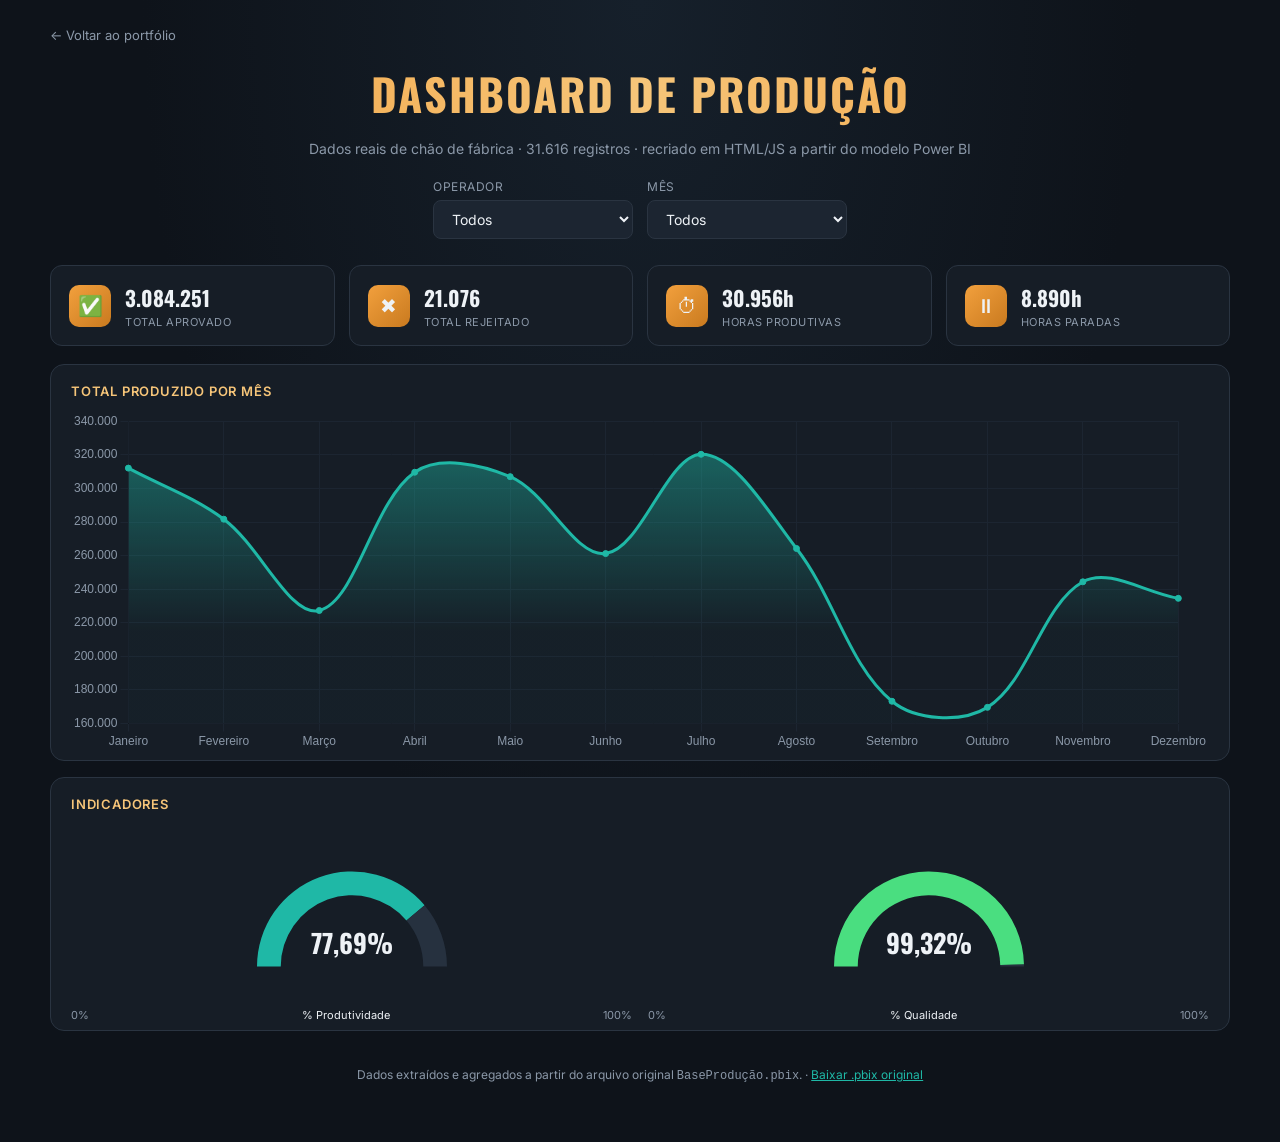
==== dashboard-producao.html @ e7f694f0 "Adiciona dashboards de Producao e Vendas interativos (Power BI para Web)" ====
<!DOCTYPE html>
<html lang="pt-br">
<head>
<meta charset="UTF-8">
<meta name="viewport" content="width=device-width, initial-scale=1.0">
<title>Dashboard de Produção — Edilson</title>
<link rel="preconnect" href="https://fonts.googleapis.com">
<link href="https://fonts.googleapis.com/css2?family=Oswald:wght@500;600;700&family=Inter:wght@400;500;600;700&display=swap" rel="stylesheet">
<script src="./assets/chart.umd.min.js"></script>
<style>
  :root{
    --bg:#0e131a;
    --panel:#161d26;
    --panel-2:#1c2531;
    --border:#2a3441;
    --orange:#f2a03d;
    --orange-2:#f6c579;
    --teal:#1fb8a6;
    --teal-dark:#0d5f57;
    --green:#4ade80;
    --text:#eef2f6;
    --text-dim:#8b98a8;
  }
  *{box-sizing:border-box;}
  body{
    margin:0;
    background:radial-gradient(ellipse at top, #16202b 0%, var(--bg) 55%);
    color:var(--text);
    font-family:'Inter',sans-serif;
    min-height:100vh;
    padding:24px 16px 60px;
  }
  a.back{
    display:inline-flex;align-items:center;gap:6px;
    color:var(--text-dim);text-decoration:none;font-size:13px;
    margin-bottom:18px;
  }
  a.back:hover{color:var(--orange-2);}
  .wrap{max-width:1180px;margin:0 auto;}
  header.hero{text-align:center;margin-bottom:22px;}
  h1{
    font-family:'Oswald',sans-serif;
    font-weight:700;
    font-size:clamp(28px,5vw,44px);
    letter-spacing:2px;
    background:linear-gradient(90deg,var(--orange) 0%,var(--orange-2) 50%,var(--orange) 100%);
    -webkit-background-clip:text;background-clip:text;color:transparent;
    margin:0 0 6px;
  }
  .subtitle{color:var(--text-dim);font-size:14px;}

  .filters{
    display:flex;gap:14px;justify-content:center;flex-wrap:wrap;
    margin:22px 0 26px;
  }
  .filters label{
    display:flex;flex-direction:column;gap:6px;
    font-size:12px;color:var(--text-dim);text-transform:uppercase;letter-spacing:.5px;
  }
  select{
    background:var(--panel-2);
    color:var(--text);
    border:1px solid var(--border);
    border-radius:8px;
    padding:9px 14px;
    font-family:'Inter',sans-serif;
    font-size:14px;
    min-width:200px;
    cursor:pointer;
  }
  select:focus{outline:2px solid var(--teal);}

  .kpis{
    display:grid;
    grid-template-columns:repeat(4,1fr);
    gap:14px;
    margin-bottom:18px;
  }
  .kpi{
    background:var(--panel);
    border:1px solid var(--border);
    border-radius:12px;
    padding:16px 18px;
    display:flex;align-items:center;gap:14px;
  }
  .kpi .icon{
    width:42px;height:42px;border-radius:10px;
    background:linear-gradient(135deg,var(--orange),#c97a1f);
    display:flex;align-items:center;justify-content:center;
    font-size:20px;flex-shrink:0;
  }
  .kpi .val{font-size:21px;font-weight:700;font-family:'Oswald',sans-serif;}
  .kpi .lab{font-size:11px;color:var(--text-dim);text-transform:uppercase;letter-spacing:.5px;margin-top:2px;}

  .grid{
    display:grid;
    grid-template-columns:1fr;
    gap:16px;
  }
  .panel{
    background:var(--panel);
    border:1px solid var(--border);
    border-radius:14px;
    padding:18px 20px 8px;
  }
  .panel h3{
    margin:0 0 12px;
    font-size:13px;
    text-transform:uppercase;
    letter-spacing:.8px;
    color:var(--orange-2);
    font-weight:600;
  }
  .gauges{display:grid;grid-template-columns:1fr 1fr;gap:16px;}
  .gauge-wrap{position:relative;height:190px;display:flex;flex-direction:column;align-items:center;justify-content:flex-end;}
  .gauge-val{position:absolute;top:52%;font-size:26px;font-weight:700;font-family:'Oswald',sans-serif;}
  .gauge-scale{display:flex;justify-content:space-between;width:100%;font-size:11px;color:var(--text-dim);margin-top:-6px;}

  footer{text-align:center;color:var(--text-dim);font-size:12px;margin-top:36px;}
  footer a{color:var(--teal);}

  @media(max-width:760px){
    .kpis{grid-template-columns:1fr 1fr;}
    .gauges{grid-template-columns:1fr;}
  }
</style>
</head>
<body>
<div class="wrap">
  <a class="back" href="./index.html">&larr; Voltar ao portfólio</a>
  <header class="hero">
    <h1>DASHBOARD DE PRODUÇÃO</h1>
    <p class="subtitle">Dados reais de chão de fábrica &middot; 31.616 registros &middot; recriado em HTML/JS a partir do modelo Power BI</p>
  </header>

  <div class="filters">
    <label>Operador
      <select id="fOperador"><option value="Todos">Todos</option></select>
    </label>
    <label>Mês
      <select id="fMes"><option value="Todos">Todos</option></select>
    </label>
  </div>

  <div class="kpis">
    <div class="kpi"><div class="icon">✅</div><div><div class="val" id="kAprovado">-</div><div class="lab">Total Aprovado</div></div></div>
    <div class="kpi"><div class="icon">✖</div><div><div class="val" id="kRejeitado">-</div><div class="lab">Total Rejeitado</div></div></div>
    <div class="kpi"><div class="icon">⏱</div><div><div class="val" id="kProdutivas">-</div><div class="lab">Horas Produtivas</div></div></div>
    <div class="kpi"><div class="icon">⏸</div><div><div class="val" id="kParadas">-</div><div class="lab">Horas Paradas</div></div></div>
  </div>

  <div class="grid">
    <div class="panel">
      <h3>Total Produzido por Mês</h3>
      <canvas id="areaChart" height="90"></canvas>
    </div>
    <div class="panel">
      <h3>Indicadores</h3>
      <div class="gauges">
        <div>
          <div class="gauge-wrap">
            <canvas id="gaugeProd"></canvas>
            <div class="gauge-val" id="gaugeProdVal">-</div>
          </div>
          <div class="gauge-scale"><span>0%</span><span style="color:var(--text)">% Produtividade</span><span>100%</span></div>
        </div>
        <div>
          <div class="gauge-wrap">
            <canvas id="gaugeQual"></canvas>
            <div class="gauge-val" id="gaugeQualVal">-</div>
          </div>
          <div class="gauge-scale"><span>0%</span><span style="color:var(--text)">% Qualidade</span><span>100%</span></div>
        </div>
      </div>
    </div>
  </div>

  <footer>Dados extraídos e agregados a partir do arquivo original <code>BaseProdução.pbix</code>. &middot; <a href="./projetos/BaseProducao.pbix" download>Baixar .pbix original</a></footer>
</div>

<script src="./assets/producao-data.js"></script>
<script>
const MESES = ['','Janeiro','Fevereiro','Março','Abril','Maio','Junho','Julho','Agosto','Setembro','Outubro','Novembro','Dezembro'];
const operadores = [...new Set(RAW.map(r=>r.op))].sort();
const fOperador = document.getElementById('fOperador');
const fMes = document.getElementById('fMes');
operadores.forEach(o=>{
  const opt = document.createElement('option'); opt.value=o; opt.textContent=o;
  fOperador.appendChild(opt);
});
for(let m=1;m<=12;m++){
  const opt = document.createElement('option'); opt.value=m; opt.textContent=MESES[m];
  fMes.appendChild(opt);
}

function fmtNum(n){ return new Intl.NumberFormat('pt-BR',{maximumFractionDigits:0}).format(n); }
function fmtHoras(n){ return fmtNum(n) + 'h'; }
function fmtPct(n){ return (n*100).toFixed(2).replace('.',',') + '%'; }

let areaChart, gaugeProd, gaugeQual;

function makeGauge(ctx, color){
  return new Chart(ctx, {
    type:'doughnut',
    data:{ datasets:[{ data:[0,100], backgroundColor:[color,'#26313f'], borderWidth:0 }] },
    options:{
      circumference:180, rotation:-90, cutout:'75%',
      plugins:{ tooltip:{enabled:false}, legend:{display:false} },
      animation:{ duration:500 }
    }
  });
}

function render(){
  const op = fOperador.value;
  const mes = fMes.value;
  const filtered = RAW.filter(r => (op==='Todos'||r.op===op) && (mes==='Todos'||String(r.mes)===mes) );

  const aprovado = filtered.reduce((s,r)=>s+r.aprov,0);
  const rejeitado = filtered.reduce((s,r)=>s+r.rejei,0);
  const horasTrab = filtered.reduce((s,r)=>s+r.h_trab,0);
  const horasProd = filtered.reduce((s,r)=>s+r.h_prod,0);
  const horasParadas = horasTrab - horasProd;
  const produzido = aprovado + rejeitado;
  const pctProd = horasTrab>0 ? horasProd/horasTrab : 0;
  const pctQual = produzido>0 ? aprovado/produzido : 0;

  document.getElementById('kAprovado').textContent = fmtNum(aprovado);
  document.getElementById('kRejeitado').textContent = fmtNum(rejeitado);
  document.getElementById('kProdutivas').textContent = fmtHoras(horasProd);
  document.getElementById('kParadas').textContent = fmtHoras(horasParadas);
  document.getElementById('gaugeProdVal').textContent = fmtPct(pctProd);
  document.getElementById('gaugeQualVal').textContent = fmtPct(pctQual);

  gaugeProd.data.datasets[0].data = [pctProd*100, 100-pctProd*100];
  gaugeProd.update();
  gaugeQual.data.datasets[0].data = [pctQual*100, 100-pctQual*100];
  gaugeQual.update();

  // monthly totals for area chart (always all 12 months, respecting operator filter but not month filter)
  const byMonth = Array(13).fill(0);
  RAW.filter(r => (op==='Todos'||r.op===op)).forEach(r=>{ byMonth[r.mes] += (r.aprov+r.rejei); });
  areaChart.data.labels = MESES.slice(1);
  areaChart.data.datasets[0].data = byMonth.slice(1);
  areaChart.update();
}

window.addEventListener('DOMContentLoaded', ()=>{
  const areaCtx = document.getElementById('areaChart');
  const gradient = areaCtx.getContext('2d').createLinearGradient(0,0,0,220);
  gradient.addColorStop(0,'rgba(31,184,166,0.55)');
  gradient.addColorStop(1,'rgba(31,184,166,0.02)');

  areaChart = new Chart(areaCtx, {
    type:'line',
    data:{ labels:[], datasets:[{ data:[], borderColor:'#1fb8a6', backgroundColor:gradient, fill:true, tension:.35, pointRadius:3, pointBackgroundColor:'#1fb8a6' }]},
    options:{
      plugins:{legend:{display:false}, tooltip:{callbacks:{label:(c)=>fmtNum(c.parsed.y)+' unidades'}}},
      scales:{
        x:{ ticks:{color:'#8b98a8'}, grid:{color:'#1c2531'} },
        y:{ ticks:{color:'#8b98a8', callback:v=>fmtNum(v)}, grid:{color:'#1c2531'} }
      }
    }
  });

  gaugeProd = makeGauge(document.getElementById('gaugeProd'), '#1fb8a6');
  gaugeQual = makeGauge(document.getElementById('gaugeQual'), '#4ade80');

  fOperador.addEventListener('change', render);
  fMes.addEventListener('change', render);
  render();
});
</script>
</body>
</html>
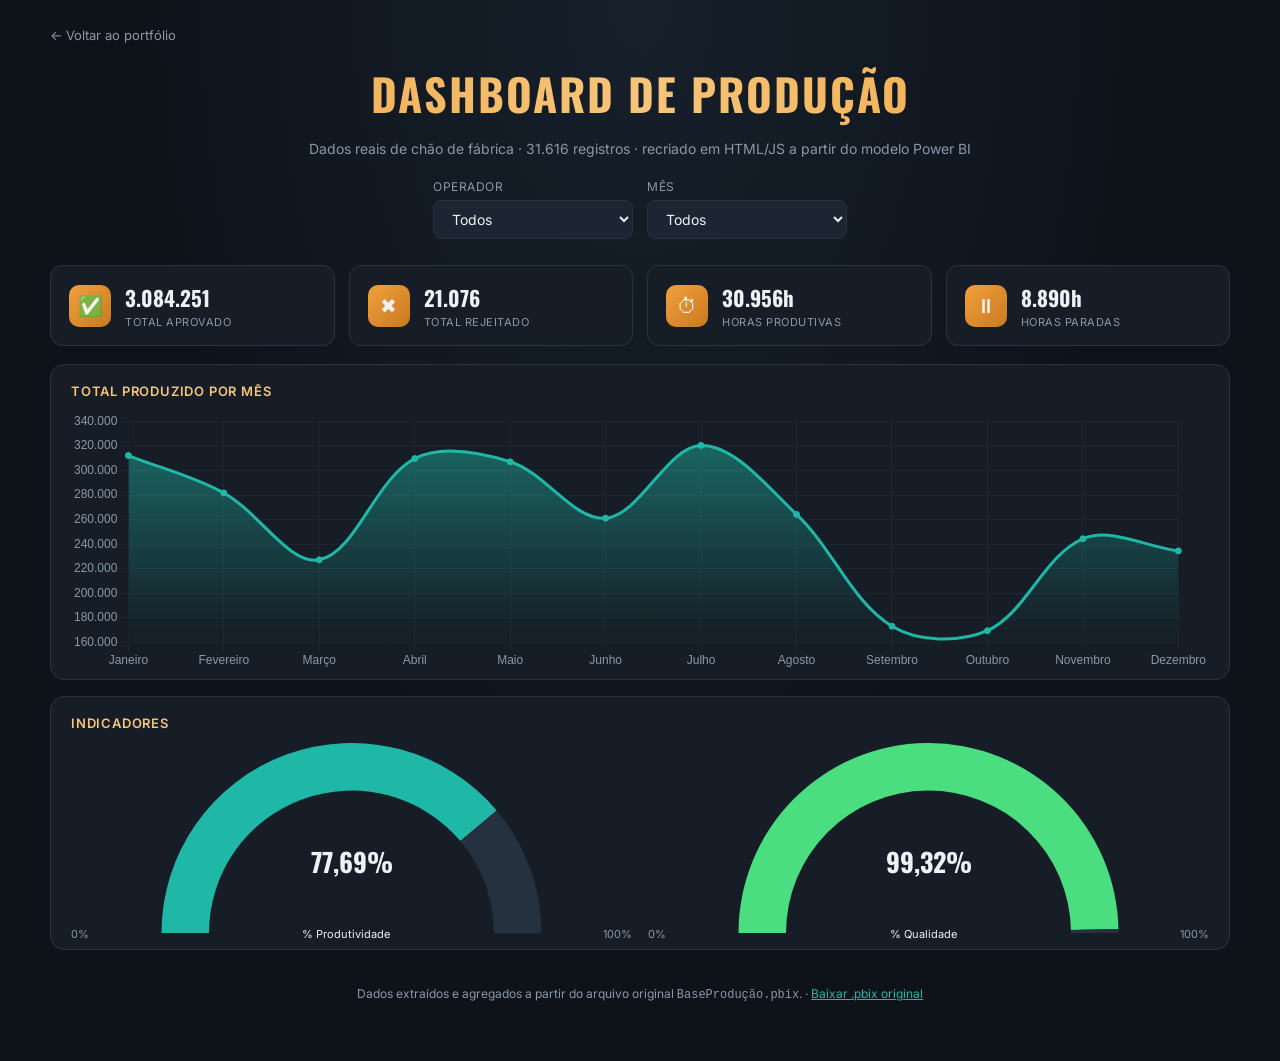
==== commit c056d646: "Corrige responsividade dos dashboards em telas pequenas" ====
--- a/dashboard-producao.html
+++ b/dashboard-producao.html
@@ -111,8 +111,12 @@
     color:var(--orange-2);
     font-weight:600;
   }
+  canvas{max-width:100%;}
+  .chart-box{position:relative;height:260px;}
+  .chart-box canvas{position:absolute;inset:0;width:100% !important;height:100% !important;}
   .gauges{display:grid;grid-template-columns:1fr 1fr;gap:16px;}
-  .gauge-wrap{position:relative;height:190px;display:flex;flex-direction:column;align-items:center;justify-content:flex-end;}
+  .gauge-wrap{position:relative;height:190px;display:flex;flex-direction:column;align-items:center;justify-content:flex-end;overflow:hidden;}
+  .gauge-wrap canvas{position:absolute;inset:0;width:100% !important;height:100% !important;}
   .gauge-val{position:absolute;top:52%;font-size:26px;font-weight:700;font-family:'Oswald',sans-serif;}
   .gauge-scale{display:flex;justify-content:space-between;width:100%;font-size:11px;color:var(--text-dim);margin-top:-6px;}
 
@@ -152,7 +156,7 @@
   <div class="grid">
     <div class="panel">
       <h3>Total Produzido por Mês</h3>
-      <canvas id="areaChart" height="90"></canvas>
+      <div class="chart-box"><canvas id="areaChart"></canvas></div>
     </div>
     <div class="panel">
       <h3>Indicadores</h3>
@@ -204,6 +208,8 @@
     type:'doughnut',
     data:{ datasets:[{ data:[0,100], backgroundColor:[color,'#26313f'], borderWidth:0 }] },
     options:{
+      responsive:true,
+      maintainAspectRatio:false,
       circumference:180, rotation:-90, cutout:'75%',
       plugins:{ tooltip:{enabled:false}, legend:{display:false} },
       animation:{ duration:500 }
@@ -255,6 +261,8 @@
     type:'line',
     data:{ labels:[], datasets:[{ data:[], borderColor:'#1fb8a6', backgroundColor:gradient, fill:true, tension:.35, pointRadius:3, pointBackgroundColor:'#1fb8a6' }]},
     options:{
+      responsive:true,
+      maintainAspectRatio:false,
       plugins:{legend:{display:false}, tooltip:{callbacks:{label:(c)=>fmtNum(c.parsed.y)+' unidades'}}},
       scales:{
         x:{ ticks:{color:'#8b98a8'}, grid:{color:'#1c2531'} },
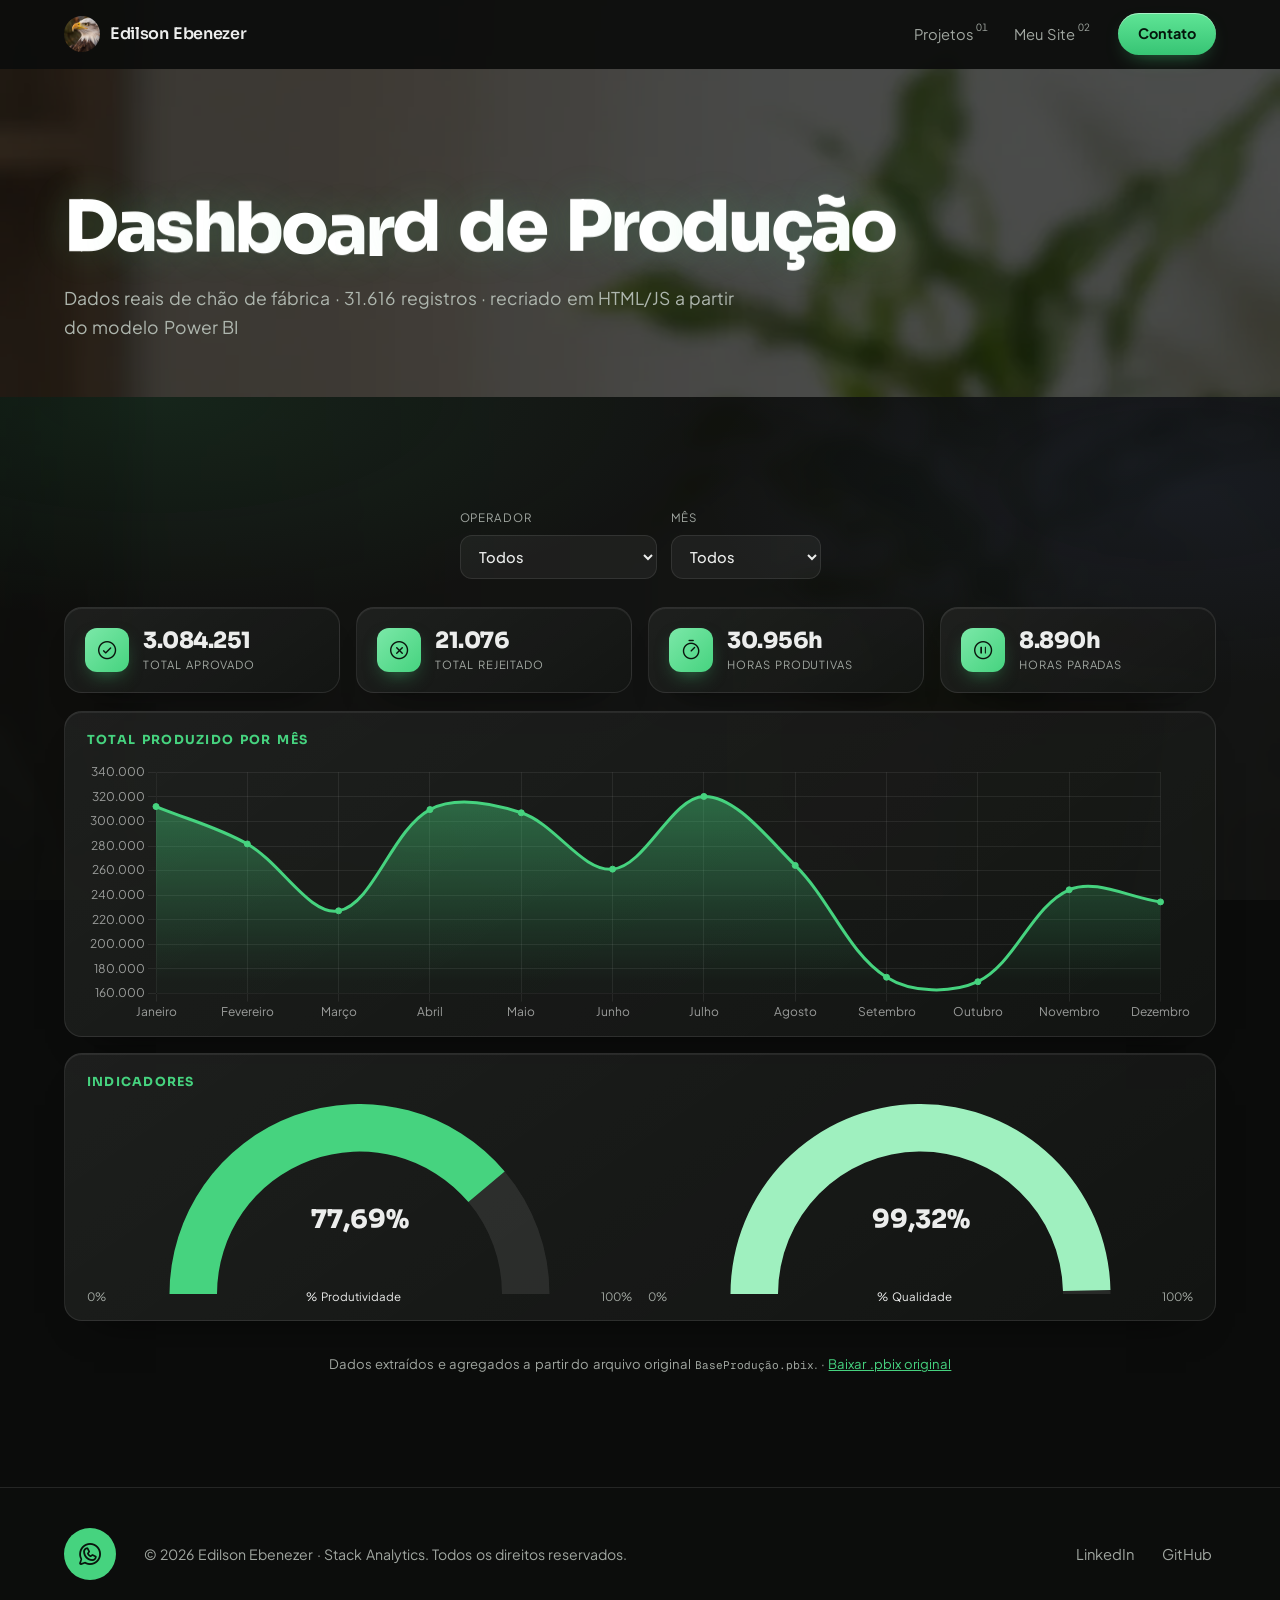
==== commit 830dc7a9: "feat: portfolio no novo visual (cartoes em vidro, efeitos de mouse e rolagem, dashboards) Index e da" ====
--- a/dashboard-producao.html
+++ b/dashboard-producao.html
@@ -1,189 +1,93 @@
 <!DOCTYPE html>
-<html lang="pt-br">
+<html lang="pt-BR">
+
 <head>
-<meta charset="UTF-8">
-<meta name="viewport" content="width=device-width, initial-scale=1.0">
-<title>Dashboard de Produção — Edilson</title>
-<link rel="preconnect" href="https://fonts.googleapis.com">
-<link href="https://fonts.googleapis.com/css2?family=Oswald:wght@500;600;700&family=Inter:wght@400;500;600;700&display=swap" rel="stylesheet">
-<script src="./assets/chart.umd.min.js"></script>
-<style>
-  :root{
-    --bg:#0e131a;
-    --panel:#161d26;
-    --panel-2:#1c2531;
-    --border:#2a3441;
-    --orange:#f2a03d;
-    --orange-2:#f6c579;
-    --teal:#1fb8a6;
-    --teal-dark:#0d5f57;
-    --green:#4ade80;
-    --text:#eef2f6;
-    --text-dim:#8b98a8;
-  }
-  *{box-sizing:border-box;}
-  body{
-    margin:0;
-    background:radial-gradient(ellipse at top, #16202b 0%, var(--bg) 55%);
-    color:var(--text);
-    font-family:'Inter',sans-serif;
-    min-height:100vh;
-    padding:24px 16px 60px;
-  }
-  a.back{
-    display:inline-flex;align-items:center;gap:6px;
-    color:var(--text-dim);text-decoration:none;font-size:13px;
-    margin-bottom:18px;
-  }
-  a.back:hover{color:var(--orange-2);}
-  .wrap{max-width:1180px;margin:0 auto;}
-  header.hero{text-align:center;margin-bottom:22px;}
-  h1{
-    font-family:'Oswald',sans-serif;
-    font-weight:700;
-    font-size:clamp(28px,5vw,44px);
-    letter-spacing:2px;
-    background:linear-gradient(90deg,var(--orange) 0%,var(--orange-2) 50%,var(--orange) 100%);
-    -webkit-background-clip:text;background-clip:text;color:transparent;
-    margin:0 0 6px;
-  }
-  .subtitle{color:var(--text-dim);font-size:14px;}
-
-  .filters{
-    display:flex;gap:14px;justify-content:center;flex-wrap:wrap;
-    margin:22px 0 26px;
-  }
-  .filters label{
-    display:flex;flex-direction:column;gap:6px;
-    font-size:12px;color:var(--text-dim);text-transform:uppercase;letter-spacing:.5px;
-  }
-  select{
-    background:var(--panel-2);
-    color:var(--text);
-    border:1px solid var(--border);
-    border-radius:8px;
-    padding:9px 14px;
-    font-family:'Inter',sans-serif;
-    font-size:14px;
-    min-width:200px;
-    cursor:pointer;
-  }
-  select:focus{outline:2px solid var(--teal);}
-
-  .kpis{
-    display:grid;
-    grid-template-columns:repeat(4,1fr);
-    gap:14px;
-    margin-bottom:18px;
-  }
-  .kpi{
-    background:var(--panel);
-    border:1px solid var(--border);
-    border-radius:12px;
-    padding:16px 18px;
-    display:flex;align-items:center;gap:14px;
-  }
-  .kpi .icon{
-    width:42px;height:42px;border-radius:10px;
-    background:linear-gradient(135deg,var(--orange),#c97a1f);
-    display:flex;align-items:center;justify-content:center;
-    font-size:20px;flex-shrink:0;
-  }
-  .kpi .val{font-size:21px;font-weight:700;font-family:'Oswald',sans-serif;}
-  .kpi .lab{font-size:11px;color:var(--text-dim);text-transform:uppercase;letter-spacing:.5px;margin-top:2px;}
-
-  .grid{
-    display:grid;
-    grid-template-columns:1fr;
-    gap:16px;
-  }
-  .panel{
-    background:var(--panel);
-    border:1px solid var(--border);
-    border-radius:14px;
-    padding:18px 20px 8px;
-  }
-  .panel h3{
-    margin:0 0 12px;
-    font-size:13px;
-    text-transform:uppercase;
-    letter-spacing:.8px;
-    color:var(--orange-2);
-    font-weight:600;
-  }
-  canvas{max-width:100%;}
-  .chart-box{position:relative;height:260px;}
-  .chart-box canvas{position:absolute;inset:0;width:100% !important;height:100% !important;}
-  .gauges{display:grid;grid-template-columns:1fr 1fr;gap:16px;}
-  .gauge-wrap{position:relative;height:190px;display:flex;flex-direction:column;align-items:center;justify-content:flex-end;overflow:hidden;}
-  .gauge-wrap canvas{position:absolute;inset:0;width:100% !important;height:100% !important;}
-  .gauge-val{position:absolute;top:52%;font-size:26px;font-weight:700;font-family:'Oswald',sans-serif;}
-  .gauge-scale{display:flex;justify-content:space-between;width:100%;font-size:11px;color:var(--text-dim);margin-top:-6px;}
-
-  footer{text-align:center;color:var(--text-dim);font-size:12px;margin-top:36px;}
-  footer a{color:var(--teal);}
-
-  @media(max-width:760px){
-    .kpis{grid-template-columns:1fr 1fr;}
-    .gauges{grid-template-columns:1fr;}
-  }
-</style>
+    <meta charset="UTF-8">
+    <meta name="viewport" content="width=device-width, initial-scale=1.0">
+    <title>Dashboard de Produção - Edilson Ebenezer</title>
+    <link rel="stylesheet" href="assets/fonts/phosphor/style.css">
+    <script>document.documentElement.classList.add('js', 'lines-pending');setTimeout(function () { document.documentElement.classList.remove('lines-pending'); }, 3000);</script>
+    <link rel="preload" href="assets/fonts/plus-jakarta-sans-400.woff2" as="font" type="font/woff2" crossorigin>
+    <link rel="preload" href="assets/fonts/plus-jakarta-sans-600.woff2" as="font" type="font/woff2" crossorigin>
+    <link rel="preload" href="assets/fonts/sora-700.woff2" as="font" type="font/woff2" crossorigin>
+    <link rel="preload" href="assets/fonts/sora-800.woff2" as="font" type="font/woff2" crossorigin>
+    <link rel="stylesheet" href="style.css">
+    <link rel="stylesheet" href="dash.css">
+    <script type="speculationrules">{"prefetch":[{"source":"document","where":{"href_matches":"/*.html"},"eagerness":"moderate"}]}</script>
+    <link rel="icon" href="assets/cartao/logo-aguia-square.png" type="image/png">
 </head>
-<body>
-<div class="wrap">
-  <a class="back" href="./index.html">&larr; Voltar ao portfólio</a>
-  <header class="hero">
-    <h1>DASHBOARD DE PRODUÇÃO</h1>
-    <p class="subtitle">Dados reais de chão de fábrica &middot; 31.616 registros &middot; recriado em HTML/JS a partir do modelo Power BI</p>
-  </header>
-
-  <div class="filters">
-    <label>Operador
-      <select id="fOperador"><option value="Todos">Todos</option></select>
-    </label>
-    <label>Mês
-      <select id="fMes"><option value="Todos">Todos</option></select>
-    </label>
-  </div>
-
-  <div class="kpis">
-    <div class="kpi"><div class="icon">✅</div><div><div class="val" id="kAprovado">-</div><div class="lab">Total Aprovado</div></div></div>
-    <div class="kpi"><div class="icon">✖</div><div><div class="val" id="kRejeitado">-</div><div class="lab">Total Rejeitado</div></div></div>
-    <div class="kpi"><div class="icon">⏱</div><div><div class="val" id="kProdutivas">-</div><div class="lab">Horas Produtivas</div></div></div>
-    <div class="kpi"><div class="icon">⏸</div><div><div class="val" id="kParadas">-</div><div class="lab">Horas Paradas</div></div></div>
-  </div>
-
-  <div class="grid">
-    <div class="panel">
-      <h3>Total Produzido por Mês</h3>
-      <div class="chart-box"><canvas id="areaChart"></canvas></div>
-    </div>
-    <div class="panel">
-      <h3>Indicadores</h3>
-      <div class="gauges">
-        <div>
-          <div class="gauge-wrap">
-            <canvas id="gaugeProd"></canvas>
-            <div class="gauge-val" id="gaugeProdVal">-</div>
-          </div>
-          <div class="gauge-scale"><span>0%</span><span style="color:var(--text)">% Produtividade</span><span>100%</span></div>
-        </div>
-        <div>
-          <div class="gauge-wrap">
-            <canvas id="gaugeQual"></canvas>
-            <div class="gauge-val" id="gaugeQualVal">-</div>
-          </div>
-          <div class="gauge-scale"><span>0%</span><span style="color:var(--text)">% Qualidade</span><span>100%</span></div>
-        </div>
-      </div>
-    </div>
-  </div>
-
-  <footer>Dados extraídos e agregados a partir do arquivo original <code>BaseProdução.pbix</code>. &middot; <a href="./projetos/BaseProducao.pbix" download>Baixar .pbix original</a></footer>
-</div>
-
-<script src="./assets/producao-data.js"></script>
-<script>
+
+<body class="has-scene dash-page">
+    <div class="scene-bg cover" style="--img: url(assets/cenas/portfolio.webp); --back: url(assets/cenas/portfolio-back.webp); --cut: url(assets/cenas/portfolio-cut.webp); --hh: max(42dvh, 320px)" aria-hidden="true"></div>
+    <a class="skip-link" href="#conteudo">Ir para o conteúdo</a>
+    <header class="main-header">
+        <nav class="navbar" aria-label="Principal">
+            <a class="logo" href="https://developeredilsonebenezer.com.br" rel="noopener">
+                <img src="assets/cartao/logo-aguia-square.png" alt="Logo Edilson Ebenezer" width="36" height="36">
+                <span>Edilson Ebenezer</span>
+            </a>
+            <ul class="nav-links" id="nav-links">
+                <li><a href="index.html#projetos">Projetos<sup class="nav-count">01</sup></a></li>
+                <li><a href="https://developeredilsonebenezer.com.br" rel="noopener">Meu Site<sup class="nav-count">02</sup></a></li>
+            </ul>
+            <a href="https://api.whatsapp.com/send?phone=5561993998764&text=." class="btn-contact" target="_blank" rel="noopener noreferrer">Contato</a>
+            <button class="burger" type="button" aria-label="Abrir menu" aria-expanded="false" aria-controls="nav-links">
+                <i class="ph ph-list"></i>
+            </button>
+        </nav>
+    </header>
+
+    <main id="conteudo">
+        <section class="page-hero">
+            <div class="container">
+                <div class="hero-text">
+                <h1 data-reveal>Dashboard de Produção</h1>
+                <p data-reveal id="subtitle">Dados reais de chão de fábrica &middot; 31.616 registros &middot; recriado em HTML/JS a partir do modelo Power BI</p>
+                </div>
+            </div>
+        </section>
+        <section class="section dash">
+            <div class="container">
+                <div class="dash-filters" data-reveal>
+                    <label>Operador
+                        <select id="fOperador"><option value="Todos">Todos</option></select>
+                    </label>
+                    <label>Mês
+                        <select id="fMes"><option value="Todos">Todos</option></select>
+                    </label>
+                </div>
+                <div class="dash-kpis">
+                    <div class="dash-kpi" data-reveal><div class="dash-icon"><i class="ph ph-check-circle"></i></div><div><div class="val" id="kAprovado">-</div><div class="lab">Total Aprovado</div></div></div>
+                    <div class="dash-kpi" data-reveal><div class="dash-icon"><i class="ph ph-x-circle"></i></div><div><div class="val" id="kRejeitado">-</div><div class="lab">Total Rejeitado</div></div></div>
+                    <div class="dash-kpi" data-reveal><div class="dash-icon"><i class="ph ph-timer"></i></div><div><div class="val" id="kProdutivas">-</div><div class="lab">Horas Produtivas</div></div></div>
+                    <div class="dash-kpi" data-reveal><div class="dash-icon"><i class="ph ph-pause-circle"></i></div><div><div class="val" id="kParadas">-</div><div class="lab">Horas Paradas</div></div></div>
+                </div>
+                <div class="dash-grid">
+                    <div class="dash-panel" data-reveal>
+                        <h3>Total Produzido por Mês</h3>
+                        <div class="chart-box"><canvas id="areaChart"></canvas></div>
+                    </div>
+                    <div class="dash-panel" data-reveal>
+                        <h3>Indicadores</h3>
+                        <div class="gauges">
+                            <div>
+                                <div class="gauge-wrap"><canvas id="gaugeProd"></canvas><div class="gauge-val" id="gaugeProdVal">-</div></div>
+                                <div class="gauge-scale"><span>0%</span><span>% Produtividade</span><span>100%</span></div>
+                            </div>
+                            <div>
+                                <div class="gauge-wrap"><canvas id="gaugeQual"></canvas><div class="gauge-val" id="gaugeQualVal">-</div></div>
+                                <div class="gauge-scale"><span>0%</span><span>% Qualidade</span><span>100%</span></div>
+                            </div>
+                        </div>
+                    </div>
+                </div>
+                <p class="dash-note" data-reveal>Dados extraídos e agregados a partir do arquivo original <code>BaseProdução.pbix</code>. &middot; <a href="./projetos/BaseProducao.pbix" download>Baixar .pbix original</a></p>
+            </div>
+        </section>
+        <script src="./assets/chart.umd.min.js"></script>
+        <script src="./assets/producao-data.js"></script>
+        <script>
+
 const MESES = ['','Janeiro','Fevereiro','Março','Abril','Maio','Junho','Julho','Agosto','Setembro','Outubro','Novembro','Dezembro'];
 const operadores = [...new Set(RAW.map(r=>r.op))].sort();
 const fOperador = document.getElementById('fOperador');
@@ -206,7 +110,7 @@
 function makeGauge(ctx, color){
   return new Chart(ctx, {
     type:'doughnut',
-    data:{ datasets:[{ data:[0,100], backgroundColor:[color,'#26313f'], borderWidth:0 }] },
+    data:{ datasets:[{ data:[0,100], backgroundColor:[color,'rgba(255,255,255,0.09)'], borderWidth:0 }] },
     options:{
       responsive:true,
       maintainAspectRatio:false,
@@ -251,33 +155,55 @@
   areaChart.update();
 }
 
+Chart.defaults.font.family = "'Plus Jakarta Sans', sans-serif";
+Chart.defaults.color = 'rgba(236,237,236,0.62)';
 window.addEventListener('DOMContentLoaded', ()=>{
   const areaCtx = document.getElementById('areaChart');
   const gradient = areaCtx.getContext('2d').createLinearGradient(0,0,0,220);
-  gradient.addColorStop(0,'rgba(31,184,166,0.55)');
-  gradient.addColorStop(1,'rgba(31,184,166,0.02)');
+  gradient.addColorStop(0,'rgba(70,211,127,0.5)');
+  gradient.addColorStop(1,'rgba(70,211,127,0.02)');
 
   areaChart = new Chart(areaCtx, {
     type:'line',
-    data:{ labels:[], datasets:[{ data:[], borderColor:'#1fb8a6', backgroundColor:gradient, fill:true, tension:.35, pointRadius:3, pointBackgroundColor:'#1fb8a6' }]},
+    data:{ labels:[], datasets:[{ data:[], borderColor:'#46d37f', backgroundColor:gradient, fill:true, tension:.35, pointRadius:3, pointBackgroundColor:'#46d37f' }]},
     options:{
       responsive:true,
       maintainAspectRatio:false,
       plugins:{legend:{display:false}, tooltip:{callbacks:{label:(c)=>fmtNum(c.parsed.y)+' unidades'}}},
       scales:{
-        x:{ ticks:{color:'#8b98a8'}, grid:{color:'#1c2531'} },
-        y:{ ticks:{color:'#8b98a8', callback:v=>fmtNum(v)}, grid:{color:'#1c2531'} }
+        x:{ ticks:{color:'rgba(236,237,236,0.62)'}, grid:{color:'rgba(255,255,255,0.07)'} },
+        y:{ ticks:{color:'rgba(236,237,236,0.62)', callback:v=>fmtNum(v)}, grid:{color:'rgba(255,255,255,0.07)'} }
       }
     }
   });
 
-  gaugeProd = makeGauge(document.getElementById('gaugeProd'), '#1fb8a6');
-  gaugeQual = makeGauge(document.getElementById('gaugeQual'), '#4ade80');
+  gaugeProd = makeGauge(document.getElementById('gaugeProd'), '#46d37f');
+  gaugeQual = makeGauge(document.getElementById('gaugeQual'), '#9ff0bf');
 
   fOperador.addEventListener('change', render);
   fMes.addEventListener('change', render);
   render();
 });
-</script>
+
+        </script>
+    </main>
+
+    <footer class="main-footer">
+        <div class="container footer-grid">
+            <div>
+                <a href="https://api.whatsapp.com/send?phone=5561993998764&text=." target="_blank" rel="noopener noreferrer" class="wa-fab" aria-label="Fale comigo no WhatsApp"><i class="ph ph-whatsapp-logo"></i></a>
+            </div>
+            <div class="footer-text">
+                <p>&copy; 2026 Edilson Ebenezer &middot; Stack Analytics. Todos os direitos reservados.</p>
+            </div>
+            <div class="social-links">
+                <a href="https://www.linkedin.com/in/edilson-moraes-047128408" target="_blank" rel="noopener noreferrer">LinkedIn</a>
+                <a href="https://github.com/Edilson-5762" target="_blank" rel="noopener noreferrer">GitHub</a>
+            </div>
+        </div>
+    </footer>
+
+    <script src="script.js"></script>
 </body>
+
 </html>
--- a/assets/fonts/phosphor/style.css
+++ b/assets/fonts/phosphor/style.css
@@ -0,0 +1,49 @@
+@font-face {
+  font-family: "Phosphor";
+  src:
+    url("./Phosphor.woff2") format("woff2");
+  font-weight: normal;
+  font-style: normal;
+  font-display: block;
+}
+
+.ph {
+  /* use !important to prevent issues with browser extensions that change fonts */
+  font-family: "Phosphor" !important;
+  speak: never;
+  font-style: normal;
+  font-weight: normal;
+  font-variant: normal;
+  text-transform: none;
+  line-height: 1;
+
+  /* Enable Ligatures ================ */
+  letter-spacing: 0;
+  -webkit-font-feature-settings: "liga";
+  -moz-font-feature-settings: "liga=1";
+  -moz-font-feature-settings: "liga";
+  -ms-font-feature-settings: "liga" 1;
+  font-feature-settings: "liga";
+  -webkit-font-variant-ligatures: discretionary-ligatures;
+  font-variant-ligatures: discretionary-ligatures;
+
+  /* Better Font Rendering =========== */
+  -webkit-font-smoothing: antialiased;
+  -moz-osx-font-smoothing: grayscale;
+}
+
+.ph.ph-chart-bar:before { content: "\e150"; }
+.ph.ph-check-circle:before { content: "\e184"; }
+.ph.ph-envelope-simple:before { content: "\e218"; }
+.ph.ph-github-logo:before { content: "\e576"; }
+.ph.ph-graduation-cap:before { content: "\e62c"; }
+.ph.ph-laptop:before { content: "\e586"; }
+.ph.ph-linkedin-logo:before { content: "\e2ee"; }
+.ph.ph-list:before { content: "\e2f0"; }
+.ph.ph-pause-circle:before { content: "\e3a0"; }
+.ph.ph-robot:before { content: "\e762"; }
+.ph.ph-rocket-launch:before { content: "\e3fe"; }
+.ph.ph-timer:before { content: "\e492"; }
+.ph.ph-whatsapp-logo:before { content: "\e5d0"; }
+.ph.ph-x:before { content: "\e4f6"; }
+.ph.ph-x-circle:before { content: "\e4f8"; }
--- a/style.css
+++ b/style.css
@@ -0,0 +1,704 @@
+/* Tema escuro travado em todas as páginas. Um acento (verde), uma fonte (Geist).
+   Raios: botões e chips em pílula, contêineres em 16px. */
+@font-face { font-family: "Geist Mono"; font-weight: 400; font-display: swap; src: url("assets/fonts/geist-mono-400.woff2") format("woff2"); }
+
+:root {
+    color-scheme: dark;
+    --bg: #0c0d0c;
+    --surface: #141614;
+    --surface-2: #1b1e1b;
+    --line: rgba(255, 255, 255, 0.1);
+    --line-strong: rgba(255, 255, 255, 0.22);
+    --text: #ecedec;
+    --muted: #a1a7a1;
+    --accent: #46d37f;
+    --accent-ink: #0a140d;
+    --radius: 16px;
+    --pill: 999px;
+    --header-h: 68px;
+    --font: "Geist", system-ui, -apple-system, "Segoe UI", Roboto, sans-serif;
+    --mono: "Geist Mono", ui-monospace, Menlo, Consolas, monospace;
+    --ease: cubic-bezier(0.16, 1, 0.3, 1);
+    /* camadas: header 20 */
+}
+
+*, *::before, *::after { box-sizing: border-box; }
+html { scroll-behavior: smooth; scroll-padding-top: calc(var(--header-h) + 16px); }
+body {
+    margin: 0;
+    background: var(--bg);
+    color: var(--text);
+    font-family: var(--font);
+    font-size: 1rem;
+    line-height: 1.6;
+    -webkit-font-smoothing: antialiased;
+    min-height: 100dvh;
+    display: flex;
+    flex-direction: column;
+}
+main { flex: 1; }
+img { max-width: 100%; display: block; }
+a { color: inherit; }
+ul, ol { margin: 0; padding: 0; list-style: none; }
+h1, h2, h3 { margin: 0; line-height: 1.1; letter-spacing: -0.03em; font-weight: 600; }
+p { margin: 0; }
+.container { width: 100%; max-width: 1200px; margin-inline: auto; padding-inline: 24px; }
+.muted { color: var(--muted); }
+.measure { max-width: 65ch; }
+.skip-link { position: absolute; left: -999px; top: 8px; background: var(--accent); color: var(--accent-ink); padding: 8px 14px; border-radius: var(--pill); z-index: 50; }
+.skip-link:focus { left: 8px; }
+:focus-visible { outline: 2px solid var(--accent); outline-offset: 3px; }
+
+/* ---------- Header ---------- */
+.main-header {
+    position: sticky; top: 0; z-index: 20;
+    background: rgba(12, 13, 12, 0.8);
+    backdrop-filter: blur(12px);
+    border-bottom: 1px solid transparent;
+    transition: border-color 0.3s var(--ease);
+}
+.main-header.scrolled { border-bottom-color: var(--line); }
+.navbar {
+    max-width: 1200px; margin-inline: auto; padding: 0 24px;
+    height: var(--header-h);
+    display: flex; align-items: center; gap: 28px;
+}
+.logo { display: flex; align-items: center; gap: 10px; text-decoration: none; font-weight: 600; letter-spacing: -0.02em; white-space: nowrap; margin-right: auto; }
+.logo img { border-radius: 50%; width: 36px; height: 36px; object-fit: cover; }
+.nav-links { display: flex; gap: 26px; }
+.nav-links a { text-decoration: none; font-size: 0.92rem; color: var(--muted); transition: color 0.2s; white-space: nowrap; }
+.nav-links a:hover, .nav-links a[aria-current="page"] { color: var(--text); }
+.nav-count { font-size: 0.62rem; margin-left: 3px; color: var(--muted); font-variant-numeric: tabular-nums; vertical-align: top; position: relative; top: -0.15em; }
+.nav-links a[aria-current="page"] .nav-count, .nav-links a:hover .nav-count { color: var(--accent, #46d37f); }
+.btn-contact {
+    text-decoration: none; font-size: 0.9rem; font-weight: 500; white-space: nowrap;
+    padding: 9px 20px; border-radius: var(--pill);
+    background: var(--text); color: var(--bg);
+    transition: transform 0.2s var(--ease), opacity 0.2s;
+}
+.btn-contact:hover { opacity: 0.85; }
+.btn-contact:active { transform: scale(0.97); }
+.btn-contact[aria-current="page"] { background: var(--accent); color: var(--accent-ink); }
+.burger { display: none; background: none; border: 1px solid var(--line-strong); color: var(--text); width: 42px; height: 42px; border-radius: var(--pill); font-size: 1.3rem; cursor: pointer; align-items: center; justify-content: center; }
+
+/* ---------- Botões ---------- */
+.btn {
+    display: inline-flex; align-items: center; justify-content: center;
+    padding: 13px 26px; border-radius: var(--pill);
+    font: 500 0.95rem var(--font); text-decoration: none; white-space: nowrap;
+    border: 1px solid transparent; cursor: pointer;
+    transition: transform 0.2s var(--ease), background 0.2s, border-color 0.2s, opacity 0.2s;
+}
+.btn:active { transform: translateY(1px) scale(0.98); }
+.primary-btn { background: var(--accent); color: var(--accent-ink); }
+.primary-btn:hover { opacity: 0.88; }
+.secondary-btn { background: transparent; color: var(--text); border-color: var(--line-strong); }
+.secondary-btn:hover { border-color: var(--text); }
+
+/* ---------- Seções ---------- */
+.section { padding: clamp(56px, 9vw, 112px) 0; }
+.section h2 { font-size: clamp(1.6rem, 3.4vw, 2.5rem); }
+.section h2 + p { margin-top: 14px; }
+.page-hero { padding: clamp(56px, 10vw, 120px) 0 8px; }
+.page-hero h1 { font-size: clamp(2.4rem, 7vw, 5rem); letter-spacing: -0.04em; }
+.page-hero p { margin-top: 18px; color: var(--muted); max-width: 52ch; font-size: 1.1rem; }
+
+.badge, .chip {
+    display: inline-block; font-size: 0.82rem; color: var(--accent);
+    border: 1px solid rgba(70, 211, 127, 0.4); border-radius: var(--pill); padding: 5px 14px;
+}
+.chip-solid { color: var(--muted); border-color: var(--line-strong); margin-top: 18px; font-size: 0.9rem; padding: 8px 16px; }
+.chip i { margin-right: 4px; vertical-align: -2px; }
+.chips { display: flex; flex-wrap: wrap; gap: 8px; }
+.chips li { font-size: 0.88rem; color: var(--muted); border: 1px solid var(--line-strong); border-radius: var(--pill); padding: 5px 14px; }
+.text-link { color: var(--muted); text-decoration: underline; text-decoration-color: var(--line-strong); text-underline-offset: 3px; }
+.text-link:hover { color: var(--accent); }
+
+/* ---------- Home ---------- */
+.hero { min-height: calc(100dvh - var(--header-h)); display: flex; align-items: center; padding: 40px 0; overflow: hidden; }
+.hero-grid { display: grid; grid-template-columns: 1.25fr 0.75fr; gap: 48px; align-items: end; }
+.hero-content { display: grid; gap: 22px; justify-items: start; padding-bottom: 24px; }
+.hero h1 { font-size: clamp(3rem, 9vw, 7rem); letter-spacing: -0.05em; line-height: 0.95; }
+.hero h2 { font-size: clamp(1.1rem, 2.4vw, 1.7rem); font-weight: 500; color: var(--muted); letter-spacing: -0.02em; }
+.lead { font-size: 1.1rem; color: var(--text); max-width: 46ch; }
+.hero-buttons { display: flex; flex-wrap: wrap; gap: 12px; margin-top: 6px; }
+.hero-photo { justify-self: end; }
+.hero-photo img { width: auto; max-height: 68dvh; height: auto; object-fit: contain; }
+
+.intro-grid { display: grid; grid-template-columns: 1.2fr 0.8fr; gap: 48px; align-items: start; border-top: 1px solid var(--line); padding-top: 48px; }
+.intro h2 { font-size: clamp(1.4rem, 2.8vw, 2rem); max-width: 22ch; }
+.intro .muted { margin-top: 14px; }
+.skill-tiles { margin-top: 40px; display: grid; grid-template-columns: repeat(7, 1fr); gap: 12px; }
+.skill-tiles li { display: grid; justify-items: center; gap: 12px; padding: 22px 8px; border: 1px solid var(--line); border-radius: var(--radius); background: var(--surface); font-size: 0.9rem; text-align: center; transition: border-color 0.25s, transform 0.25s var(--ease); }
+.skill-tiles li:hover { border-color: var(--accent); }
+.skill-tiles img { width: 44px; height: 44px; object-fit: contain; }
+.cta-panel { border: 1px solid var(--line-strong); border-radius: var(--radius); background: var(--surface); padding: clamp(32px, 6vw, 72px); display: grid; gap: 16px; justify-items: start; }
+.cta-panel p { color: var(--muted); max-width: 52ch; }
+.cta-panel .btn { margin-top: 12px; }
+
+/* ---------- Serviços ---------- */
+.services-grid { display: grid; grid-template-columns: 1fr 1fr; gap: 0 56px; }
+.service-item { padding: 40px 0; border-top: 1px solid var(--line); display: grid; gap: 16px; align-content: start; justify-items: start; }
+.service-icon { font-size: 2rem; color: var(--accent); }
+.service-item h3 { font-size: 1.45rem; max-width: 22ch; }
+.service-item > p { color: var(--muted); }
+.ticks { display: grid; gap: 8px; font-size: 0.95rem; }
+.ticks li { padding-left: 22px; position: relative; }
+.ticks li::before { content: ""; position: absolute; left: 0; top: 0.62em; width: 10px; height: 1px; background: var(--accent); }
+.service-item .btn { margin-top: 8px; }
+
+/* ---------- Portfólio ---------- */
+.project-list { display: grid; }
+.project-card { display: grid; grid-template-columns: 1fr auto; gap: 32px; align-items: center; padding: 36px 0; border-top: 1px solid var(--line); }
+.project-info { display: grid; gap: 14px; }
+.project-info h3 { font-size: clamp(1.3rem, 2.6vw, 1.9rem); }
+.project-info p { color: var(--muted); max-width: 60ch; }
+.project-links { display: flex; flex-wrap: wrap; gap: 10px; }
+
+/* ---------- Sobre ---------- */
+.about-grid { display: grid; grid-template-columns: minmax(0, 1fr); }
+.about-text { display: grid; gap: 18px; justify-items: start; }
+.about-text h2 { font-size: clamp(1.5rem, 3vw, 2.2rem); max-width: 30ch; }
+.about-text p { color: var(--muted); max-width: 72ch; }
+.about-text .btn { margin-top: 8px; }
+.skill-groups { margin-top: 40px; display: grid; grid-template-columns: 1.2fr 1fr 0.8fr 1.3fr; gap: 40px; }
+.skill-group h3 { font-size: 1.1rem; padding-bottom: 14px; margin-bottom: 14px; border-bottom: 1px solid var(--line); }
+.skill-group ul { display: grid; gap: 8px; color: var(--muted); font-size: 0.95rem; }
+
+.timeline { margin-top: 48px; display: grid; gap: 0; }
+.story-item { display: grid; grid-template-columns: 0.9fr 1.1fr; gap: 48px; align-items: center; padding: 40px 0; border-top: 1px solid var(--line); }
+.story-text { display: grid; gap: 12px; }
+.story-period { font: 0.85rem var(--mono); color: var(--accent); }
+.story-text h3 { font-size: clamp(1.3rem, 2.6vw, 1.9rem); }
+.story-text p:last-child { color: var(--muted); max-width: 55ch; overflow-wrap: anywhere; }
+
+/* ---------- Contato ---------- */
+.contact-grid { display: grid; grid-template-columns: 1fr 1fr; gap: 64px; align-items: start; }
+.contact-info { display: grid; gap: 16px; }
+.contact-info h2, .contact-form h2 { font-size: clamp(1.4rem, 2.6vw, 2rem); }
+.contact-info > p { color: var(--muted); }
+.info-item { display: flex; flex-wrap: wrap; gap: 8px; align-items: center; }
+.info-item i { color: var(--accent); font-size: 1.2rem; }
+.info-item span { color: var(--muted); }
+.info-item a { text-decoration: underline; text-decoration-color: var(--line-strong); text-underline-offset: 3px; overflow-wrap: anywhere; }
+.sub { font-size: 1.2rem; margin-top: 24px; }
+.contact-links { display: grid; gap: 10px; }
+.contact-links a { display: flex; align-items: center; gap: 12px; padding: 14px 16px; border: 1px solid var(--line); border-radius: var(--radius); text-decoration: none; transition: border-color 0.2s; }
+.contact-links a:hover { border-color: var(--accent); }
+.contact-links i { color: var(--accent); font-size: 1.3rem; flex-shrink: 0; }
+.contact-links span { overflow-wrap: anywhere; }
+.contact-form form { margin-top: 24px; display: grid; gap: 18px; }
+.form-group { display: grid; gap: 8px; }
+.form-group label { font-size: 0.9rem; color: var(--text); }
+.form-group input, .form-group textarea { font: inherit; color: var(--text); background: var(--surface); border: 1px solid var(--line-strong); border-radius: 12px; padding: 12px 14px; width: 100%; }
+.form-group textarea { resize: vertical; }
+.form-group input:focus, .form-group textarea:focus { outline: none; border-color: var(--accent); box-shadow: 0 0 0 3px rgba(70, 211, 127, 0.2); }
+.contact-form .btn { justify-self: start; }
+
+/* ---------- Footer ---------- */
+.main-footer { border-top: 1px solid var(--line); padding: 40px 0; margin-top: 24px; }
+.footer-grid { display: grid; grid-template-columns: auto 1fr auto; gap: 28px; align-items: center; }
+.footer-text { display: grid; gap: 4px; color: var(--muted); font-size: 0.88rem; }
+.social-links { display: flex; gap: 20px; font-size: 0.92rem; }
+.social-links a { color: var(--muted); text-decoration: none; }
+.social-links a:hover { color: var(--accent); }
+.wa-fab { display: inline-flex; width: 52px; height: 52px; border-radius: 50%; background: var(--accent); color: var(--accent-ink); font-size: 1.7rem; align-items: center; justify-content: center; text-decoration: none; transition: transform 0.2s var(--ease), opacity 0.2s; }
+.wa-fab:hover { opacity: 0.88; }
+.wa-fab:active { transform: scale(0.95); }
+
+
+/* ---------- Modal ---------- */
+.close-button { position: absolute; top: 12px; right: 12px; width: 38px; height: 38px; border-radius: 50%; border: 1px solid var(--line-strong); background: var(--bg); color: var(--text); cursor: pointer; font-size: 1.1rem; display: grid; place-items: center; }
+
+/* ---------- Movimento (só com preferência normal) ---------- */
+@media (prefers-reduced-motion: no-preference) {
+    .js [data-reveal] { opacity: 0; transform: translateY(32px) scale(0.985); transition: opacity 0.65s var(--ease), transform 0.65s var(--ease); transition-delay: calc(var(--i, 0) * 60ms); }
+    .js [data-reveal].is-visible { opacity: 1; transform: none; }
+}
+
+/* ---------- Responsivo ---------- */
+@media (max-width: 1023px) {
+    .skill-tiles { grid-template-columns: repeat(4, 1fr); }
+    .skill-groups { grid-template-columns: 1fr 1fr; }
+    .nav-links { gap: 18px; }
+}
+@media (max-width: 899px) {
+    .burger { display: inline-flex; }
+    .nav-links {
+        position: absolute; top: var(--header-h); left: 0; right: 0;
+        flex-direction: column; gap: 0;
+        background: var(--bg); border-bottom: 1px solid var(--line);
+        padding: 8px 24px 16px; display: none;
+    }
+    .nav-links.nav-active { display: flex; }
+    .nav-links li a { display: block; padding: 14px 0; font-size: 1.05rem; border-bottom: 1px solid var(--line); }
+    .navbar { gap: 12px; }
+    .btn-contact { padding: 8px 16px; }
+}
+@media (max-width: 767px) {
+    .container { padding-inline: 16px; }
+    .navbar { padding-inline: 16px; }
+    .hero { min-height: auto; }
+    .hero-grid, .intro-grid, .about-grid, .contact-grid, .services-grid, .story-item { grid-template-columns: 1fr; gap: 32px; }
+    .hero-photo { justify-self: center; order: -1; }
+    .hero-photo img { max-height: 40dvh; }
+    .project-card { grid-template-columns: 1fr; gap: 20px; }
+    .skill-tiles { grid-template-columns: repeat(3, 1fr); }
+    .skill-groups { grid-template-columns: 1fr; gap: 28px; }
+    .footer-grid { grid-template-columns: 1fr; justify-items: start; }
+    .logo span { display: none; }
+}
+@media (max-width: 420px) {
+    .skill-tiles { grid-template-columns: repeat(2, 1fr); }
+    .btn { white-space: normal; }
+}
+
+/* ---------- Certificados ---------- */
+.cert-grid { display: grid; grid-template-columns: repeat(auto-fill, minmax(300px, 1fr)); gap: 20px; }
+.cert-card { background: var(--surface); border: 1px solid var(--line); border-radius: var(--radius); overflow: hidden; display: flex; flex-direction: column; transition: border-color 0.3s var(--ease), transform 0.3s var(--ease); }
+.cert-card:hover { border-color: var(--line-strong); }
+.cert-thumb { display: block; aspect-ratio: 16 / 10; background: var(--surface-2); overflow: hidden; }
+.cert-thumb img { width: 100%; height: 100%; object-fit: cover; display: block; }
+.cert-thumb-icon { display: flex; align-items: center; justify-content: center; font-size: 3.5rem; color: var(--accent); }
+.cert-body { padding: 20px; display: flex; flex-direction: column; gap: 6px; }
+.cert-body h3 { font-size: 1.05rem; line-height: 1.35; }
+.cert-org { color: var(--text); font-size: 0.92rem; }
+.cert-tag { align-self: flex-start; font: 500 0.72rem var(--mono); color: var(--accent); border: 1px solid var(--line-strong); border-radius: var(--pill); padding: 3px 10px; }
+
+/* ---------- Cenário de fundo: foto real com máscara escura ---------- */
+.scene-bg { position: fixed; inset: 0; z-index: 0; pointer-events: none; overflow: hidden; }
+.scene-bg::before { content: ""; position: absolute; top: var(--top, 0); bottom: 0; right: 0; left: var(--left, 34%); background: var(--img) var(--pos, center 22%) / cover no-repeat; -webkit-mask-image: linear-gradient(90deg, transparent 0%, #000 55%), linear-gradient(180deg, transparent 0%, #000 22%); -webkit-mask-composite: source-in; mask-image: linear-gradient(90deg, transparent 0%, #000 55%), linear-gradient(180deg, transparent 0%, #000 22%); mask-composite: intersect; }
+.scene-bg.cover::before { left: 0; background: var(--img) center / cover no-repeat; -webkit-mask-image: none; mask-image: none; }
+.scene-bg::after { content: ""; position: absolute; inset: 0; background: linear-gradient(90deg, rgba(12, 13, 12, 0.9) 0%, rgba(12, 13, 12, 0.5) 55%, rgba(12, 13, 12, 0.38) 100%), radial-gradient(ellipse at 70% 40%, transparent 35%, rgba(12, 13, 12, 0.75) 100%); }
+.scene-bg.cover::after { background: rgba(12, 13, 12, 0.72); }
+.has-scene .main-header, .has-scene main, .has-scene .main-footer { position: relative; z-index: 1; }
+.has-scene .main-header { position: sticky; z-index: 20; }
+.has-scene .section { background: rgba(12, 13, 12, 0.88); }
+.has-scene .main-footer { background: var(--bg); margin-top: 0; }
+.has-scene .hero-photo { display: none; }
+.has-scene .hero { min-height: calc(max(100dvh, 620px) - var(--header-h)); }
+.has-scene .hero-grid { grid-template-columns: 1fr; }
+.has-scene .page-hero { min-height: calc(max(72dvh, 560px) - var(--header-h)); display: flex; align-items: flex-end; padding-bottom: 56px; }
+
+@media (max-width: 767px) {
+    .scene-bg:not(.cover)::before { left: 0; top: 0; -webkit-mask-composite: source-over; mask-composite: add; background: var(--img) var(--mpos, center 12%) / var(--msize, cover) no-repeat; -webkit-mask-image: linear-gradient(180deg, #000 35%, transparent 90%); mask-image: linear-gradient(180deg, #000 35%, transparent 90%); }
+    .scene-bg:not(.cover)::after { background: linear-gradient(180deg, rgba(12, 13, 12, 0.35) 0%, rgba(12, 13, 12, 0.85) 75%); }
+    .has-scene .page-hero { min-height: 62dvh; }
+    .has-scene .hero { min-height: 92dvh; align-items: flex-end; }
+}
+
+/* ---------- Hero com visual no fluxo (Portfólio e Certificados): nada sobrepõe o título ---------- */
+.has-scene .page-hero.has-visual .container { display: flex; flex-direction: column; gap: 8px; }
+
+/* Parede de monitores (Portfólio): prints reais dos projetos */
+.monitor-wall { position: relative; width: 100%; max-width: 1040px; aspect-ratio: 4.2 / 1; margin: 0 auto 64px; }
+.monitor-wall::before { content: ""; position: absolute; inset: -14% 6% -6%; background: radial-gradient(ellipse at 50% 40%, rgba(70, 211, 127, 0.16), transparent 68%); filter: blur(24px); }
+.monitor { position: absolute; padding: 5px; border-radius: 9px; background: linear-gradient(160deg, #1c1e1c, #0a0b0a); border: 1px solid rgba(255, 255, 255, 0.14); box-shadow: 0 0 0 1px #000, 0 24px 60px rgba(0, 0, 0, 0.65), 0 0 46px rgba(70, 211, 127, 0.12); }
+.monitor img { display: block; width: 100%; height: auto; border-radius: 4px; }
+.monitor::before { content: ""; position: absolute; inset: 5px; border-radius: 4px; background: linear-gradient(125deg, rgba(255, 255, 255, 0.13) 0%, transparent 38%); pointer-events: none; }
+.monitor::after { content: ""; position: absolute; left: 50%; top: 100%; width: 14%; height: 22px; transform: translateX(-50%); background: linear-gradient(90deg, #0a0b0a, #232523, #0a0b0a); }
+.m-portfolio-0 { left: 33.5%; width: 33%; top: 0; z-index: 2; }
+.m-portfolio-1 { left: 72%; width: 24%; top: 12%; transform: rotate(1.6deg); }
+.m-portfolio-2 { left: 4%; width: 24%; top: 12%; transform: rotate(-1.6deg); }
+
+/* Estante de pé (Certificados): 3 prateleiras com 8 molduras */
+.bookcase { position: relative; width: min(100%, 500px); margin: 0 auto 44px; }
+.bookcase::after { content: ""; position: absolute; left: -6%; right: -6%; bottom: -34px; height: 26px; background: radial-gradient(ellipse at 50% 50%, rgba(0, 0, 0, 0.7), transparent 70%); pointer-events: none; }
+.bc-top { position: relative; z-index: 2; height: 16px; margin: 0 -9px; border-radius: 3px; background: linear-gradient(180deg, #7a5a40, #4a3524); box-shadow: 0 6px 12px rgba(0, 0, 0, 0.5), inset 0 1px 0 rgba(255, 255, 255, 0.22); }
+.bc-body { position: relative; border-left: 14px solid #4a3524; border-right: 14px solid #3a2a1c; background: repeating-linear-gradient(90deg, rgba(255, 255, 255, 0.025) 0 2px, transparent 2px 9px), linear-gradient(180deg, #1c1511, #0d0a08); box-shadow: inset 10px 0 18px rgba(0, 0, 0, 0.55), inset -10px 0 18px rgba(0, 0, 0, 0.55); }
+.bc-body::before { content: ""; position: absolute; inset: 0 0 auto; height: 40%; background: radial-gradient(ellipse at 50% 0%, rgba(255, 226, 170, 0.16), transparent 75%); pointer-events: none; }
+.bc-shelf { position: relative; display: grid; grid-template-columns: repeat(3, 1fr); gap: 5%; align-items: end; padding: 16px 6% 12px; }
+.bc-shelf::after { content: ""; position: absolute; left: 0; right: 0; bottom: 0; height: 12px; background: linear-gradient(180deg, #6a4d36 0%, #34261a 55%, #1d140d 100%); box-shadow: 0 8px 12px rgba(0, 0, 0, 0.55), inset 0 1px 0 rgba(255, 255, 255, 0.18); }
+.bc-base { position: relative; z-index: 2; height: 24px; margin: 0 -9px; border-radius: 2px; background: linear-gradient(180deg, #5b4330, #2a1d13); box-shadow: 0 8px 14px rgba(0, 0, 0, 0.6), inset 0 1px 0 rgba(255, 255, 255, 0.18); }
+.bc-base::after { content: ""; position: absolute; left: 5%; right: 5%; top: 100%; height: 12px; background: linear-gradient(90deg, #2a1d13 0 9%, transparent 9% 91%, #2a1d13 91% 100%); border-radius: 0 0 3px 3px; }
+.shelf-frame { position: relative; z-index: 1; margin: 0; padding: 4px; border-radius: 3px; background: linear-gradient(145deg, #6a4d36, #2f2116 60%, #4a3524); box-shadow: 0 8px 12px rgba(0, 0, 0, 0.6), inset 0 0 0 1px rgba(255, 255, 255, 0.12); }
+.shelf-frame img { display: block; width: 100%; aspect-ratio: 1.42; object-fit: cover; padding: 3px; background: #efe9dc; box-shadow: inset 0 0 6px rgba(0, 0, 0, 0.45); }
+.shelf-frame::after { content: ""; position: absolute; inset: 4px; background: linear-gradient(120deg, rgba(255, 255, 255, 0.16) 0%, transparent 40%); pointer-events: none; }
+.bc-shelf:nth-child(1) .shelf-frame:nth-child(2) { transform: rotate(-1.2deg); }
+.bc-shelf:nth-child(2) .shelf-frame:nth-child(1) { transform: rotate(1deg); }
+.bc-shelf:nth-child(3) .shelf-frame:nth-child(2) { transform: rotate(-1deg); }
+.bc-books { position: relative; z-index: 1; display: flex; align-items: flex-end; justify-content: center; gap: 2px; height: 100%; min-height: 48px; }
+.bc-books i { display: block; width: 13%; border-radius: 2px 2px 0 0; background: linear-gradient(90deg, rgba(255, 255, 255, 0.16), transparent 40%), #2f5d4a; box-shadow: 0 4px 8px rgba(0, 0, 0, 0.5); }
+.bc-books i:nth-child(1) { height: 78%; background-color: #7e2f2f; }
+.bc-books i:nth-child(2) { height: 92%; }
+.bc-books i:nth-child(3) { height: 70%; background-color: #26425f; }
+.bc-books i:nth-child(4) { height: 86%; background-color: #8a6a2a; }
+.bc-books i:nth-child(5) { height: 74%; background-color: #5a3a63; transform: rotate(8deg); transform-origin: bottom left; margin-left: 4px; }
+
+@media (min-width: 900px) {
+    .has-scene .page-hero.has-visual:has(.bookcase) .container { display: grid; grid-template-columns: minmax(0, 1.15fr) minmax(0, 0.85fr); align-items: end; gap: 48px; }
+    .has-scene .page-hero.has-visual:has(.bookcase) .bookcase { order: 2; margin: 0; }
+}
+@media (max-width: 767px) {
+    .monitor-wall { aspect-ratio: 2.2 / 1; margin-bottom: 44px; }
+    .monitor::after { height: 12px; }
+    .m-portfolio-0 { left: 4%; width: 62%; }
+    .m-portfolio-1 { left: 58%; width: 38%; top: 28%; }
+    .m-portfolio-2 { display: none; }
+    .bookcase { width: min(88%, 380px); }
+    .bc-shelf { padding: 12px 6% 10px; }
+}
+
+/* ---------- Profundidade: foto em 2 camadas (fundo + pessoa) com parallax e luz que segue o mouse ---------- */
+.scene-bg.layered::before { display: none; }
+.scene-bg .photo { position: absolute; top: var(--top, var(--header-h)); height: calc(var(--hh) - var(--top, var(--header-h))); right: 0; left: var(--left, 34%); overflow: hidden; -webkit-mask-image: linear-gradient(90deg, transparent 0%, #000 55%), linear-gradient(180deg, transparent 0%, #000 22%); -webkit-mask-composite: source-in; mask-image: linear-gradient(90deg, transparent 0%, #000 55%), linear-gradient(180deg, transparent 0%, #000 22%); mask-composite: intersect; }
+.scene-bg .ph { position: absolute; inset: -24px; background-repeat: no-repeat; background-size: cover; background-position: var(--pos, center 0%); will-change: transform; }
+.scene-bg .ph-back { background-image: var(--back); }
+.scene-bg .ph-front { background-image: var(--cut); filter: drop-shadow(0 16px 26px rgba(0, 0, 0, 0.5)); }
+.scene-bg .ph-glow { position: absolute; inset: 0; background: radial-gradient(circle at var(--lx, 62%) var(--ly, 38%), rgba(255, 236, 200, 0.34), transparent 40%); mix-blend-mode: screen; opacity: var(--glow, 0); transition: opacity 0.4s; }
+
+@media (max-width: 767px) {
+    .scene-bg.layered .photo { left: 0; top: 0; bottom: 0; height: auto; -webkit-mask-composite: source-over; mask-composite: add; -webkit-mask-image: linear-gradient(180deg, #000 35%, transparent 90%); mask-image: linear-gradient(180deg, #000 35%, transparent 90%); }
+    .scene-bg .ph { background-position: var(--mpos, center 12%); background-size: var(--msize, cover); }
+}
+@media (hover: none) and (prefers-reduced-motion: no-preference) {
+    .scene-bg .ph-front { animation: ph-float 7s ease-in-out infinite alternate; }
+    .scene-bg .ph-back { animation: ph-float-back 7s ease-in-out infinite alternate; }
+    @keyframes ph-float { from { transform: translate3d(-5px, -2px, 0); } to { transform: translate3d(5px, 3px, 0); } }
+    @keyframes ph-float-back { from { transform: translate3d(2px, 1px, 0); } to { transform: translate3d(-2px, -1px, 0); } }
+}
+
+/* Inclinação 3D + brilho que segue o cursor nos cartões (ligado por script.js só com mouse e sem reduced-motion) */
+.tilt { position: relative; }
+.tilt.tilt-on { transform: perspective(900px) rotateX(var(--rx, 0deg)) rotateY(var(--ry, 0deg)); transition: transform 0.12s ease-out, opacity 0.7s var(--ease); }
+.tilt-glow { position: absolute; inset: 0; border-radius: inherit; pointer-events: none; opacity: 0; transition: opacity 0.25s; background: radial-gradient(circle at var(--gx, 50%) var(--gy, 50%), rgba(70, 211, 127, 0.16), transparent 55%); }
+.tilt.tilt-on .tilt-glow { opacity: 1; }
+
+/* ---------- Efeitos na tela toda: rastro de luz, profundidade nos textos/itens, atração magnética ---------- */
+#cursor-trail { position: fixed; inset: 0; width: 100vw; height: 100vh; z-index: 25; pointer-events: none; }
+#cursor-trail[hidden] { display: none; }
+
+/* Camadas em profundidade: o script.js grava `translate` (que soma com o transform de cada item) direto nos alvos, só com mouse e sem movimento reduzido. */
+
+/* Atração magnética: botões, links do menu, redes sociais */
+.magnet { transition: transform 0.18s ease-out; }
+.magnet.mag-on { transform: translate(var(--tx, 0), var(--ty, 0)); }
+
+/* ---------- Títulos interativos (script.js): letras reagem ao mouse, onda no clique ---------- */
+.title-fx { position: relative; cursor: pointer; user-select: none; -webkit-user-select: none; -webkit-tap-highlight-color: transparent; }
+.tw { display: inline-block; white-space: nowrap; }
+.tc { display: inline-block; will-change: transform; transition: transform 0.14s ease-out, color 0.14s ease-out, text-shadow 0.14s ease-out;
+    transform: translateY(calc(var(--f, 0) * -18px)) scale(calc(1 + var(--f, 0) * 0.14));
+    color: color-mix(in srgb, var(--accent) calc(var(--f, 0) * 100%), var(--text));
+    text-shadow: 0 0 calc(var(--f, 0) * 26px) rgba(70, 211, 127, calc(var(--f, 0) * 0.6)); }
+.title-ring { position: absolute; width: 20px; height: 20px; margin: -10px 0 0 -10px; border-radius: 50%; border: 2px solid var(--accent); pointer-events: none; opacity: 0; animation: title-ring 0.85s ease-out; }
+@keyframes title-ring { from { transform: scale(0.4); opacity: 0.9; } to { transform: scale(22); opacity: 0; border-width: 1px; } }
+
+/* ---------- Construção por rolagem (etapa 5) ---------- */
+.scroll-progress { position: fixed; top: 0; left: 0; right: 0; height: 2px; z-index: 26; background: var(--accent); transform-origin: 0 50%; transform: scaleX(var(--p, 0)); pointer-events: none; }
+
+/* Linhas dos títulos de seção: cada linha sobe de dentro de uma máscara (script.js divide e depois desfaz a divisão) */
+@media (prefers-reduced-motion: no-preference) {
+    .lines-pending main h2 { opacity: 0; }
+    .ln { display: block; overflow: hidden; padding-bottom: 0.14em; margin-bottom: -0.14em; }
+    .ln-in { display: block; transform: translateY(112%); transition: transform 0.7s var(--ease); transition-delay: calc(var(--l, 0) * 90ms); }
+    .lines-in .ln-in { transform: none; }
+}
+
+/* Números que contam ao entrar na tela */
+.stats-grid { display: grid; grid-template-columns: repeat(4, 1fr); gap: 0; border-top: 1px solid var(--line); border-bottom: 1px solid var(--line); }
+.stat { padding: 36px 24px; border-left: 1px solid var(--line); display: grid; gap: 8px; align-content: start; }
+.stat:first-child { border-left: 0; padding-left: 0; }
+.stat-num { font-size: clamp(2.6rem, 6vw, 4.6rem); font-weight: 600; letter-spacing: -0.05em; line-height: 1; font-variant-numeric: tabular-nums; }
+.stat-num sup { font-size: 0.4em; color: var(--accent); margin-left: 4px; vertical-align: super; letter-spacing: 0; }
+.stat-label { font: 400 0.8rem var(--mono); color: var(--muted); text-transform: uppercase; letter-spacing: 0.08em; }
+@media (max-width: 767px) {
+    .stats-grid { grid-template-columns: repeat(2, 1fr); }
+    .stat:nth-child(odd) { border-left: 0; padding-left: 0; }
+    .stat:nth-child(n+3) { border-top: 1px solid var(--line); }
+}
+
+.no-tr .ln-in { transition: none !important; }
+
+
+/* ================= Vidro + tipografia viva (pedido 2026-10-05) ================= */
+@font-face { font-family: "Sora"; font-weight: 600; font-display: swap; src: url("assets/fonts/sora-600.woff2") format("woff2"); }
+@font-face { font-family: "Sora"; font-weight: 700; font-display: swap; src: url("assets/fonts/sora-700.woff2") format("woff2"); }
+@font-face { font-family: "Sora"; font-weight: 800; font-display: swap; src: url("assets/fonts/sora-800.woff2") format("woff2"); }
+@font-face { font-family: "Plus Jakarta Sans"; font-weight: 400; font-display: swap; src: url("assets/fonts/plus-jakarta-sans-400.woff2") format("woff2"); }
+@font-face { font-family: "Plus Jakarta Sans"; font-weight: 500; font-display: swap; src: url("assets/fonts/plus-jakarta-sans-500.woff2") format("woff2"); }
+@font-face { font-family: "Plus Jakarta Sans"; font-weight: 600; font-display: swap; src: url("assets/fonts/plus-jakarta-sans-600.woff2") format("woff2"); }
+@font-face { font-family: "Plus Jakarta Sans"; font-weight: 700; font-display: swap; src: url("assets/fonts/plus-jakarta-sans-700.woff2") format("woff2"); }
+@property --ang { syntax: "<angle>"; inherits: false; initial-value: 0deg; }
+
+:root {
+    --font: "Plus Jakarta Sans", "Geist", system-ui, -apple-system, "Segoe UI", Roboto, sans-serif;
+    --display: "Sora", "Plus Jakarta Sans", "Geist", system-ui, sans-serif;
+    --glass-line: rgba(255, 255, 255, 0.09);
+    --glass-blur: saturate(1.25) blur(14px);
+}
+h1, h2, h3, .logo, .stat-num { font-family: var(--display); }
+h1, h2, h3 { font-weight: 700; letter-spacing: -0.035em; }
+.page-hero h1 { font-size: clamp(2.2rem, 6.2vw, 4.4rem); font-weight: 800; letter-spacing: -0.045em; }
+.hero h1 { font-size: clamp(2.6rem, 7.8vw, 6rem); font-weight: 800; letter-spacing: -0.05em; }
+.hero h2 { font-family: var(--display); font-weight: 600; }
+.stat-num { font-weight: 800; }
+.nav-links a, .btn, .btn-contact, .chips li, .stat-label, .cert-tag { font-family: var(--font); }
+.tc { color: color-mix(in srgb, var(--accent) calc(var(--f, 0) * 100%), #fff);
+    text-shadow: 0 0 38px rgba(70, 211, 127, 0.2), 0 0 calc(var(--f, 0) * 26px) rgba(70, 211, 127, calc(var(--f, 0) * 0.65)); }
+.muted, .page-hero p, .lead { color: #aeb6ae; }
+
+/* ---------- Fundo com luz ambiente atrás do vidro ---------- */
+.has-scene .section { background: radial-gradient(900px 360px at 12% 0%, rgba(70, 211, 127, 0.1), transparent 62%), radial-gradient(800px 340px at 92% 8%, rgba(108, 134, 222, 0.08), transparent 60%), rgba(12, 13, 12, 0.88); }
+
+/* ---------- Cartões e painéis em vidro ---------- */
+.cert-card, .project-card, .service-item, .skill-group, .story-item, .cta-panel, .contact-info, .contact-form, .skill-tiles li, .stat, .contact-links a {
+    position: relative;
+    background: linear-gradient(145deg, rgba(255, 255, 255, 0.065), rgba(255, 255, 255, 0.02));
+    border: 1px solid var(--glass-line);
+    border-radius: 18px;
+    -webkit-backdrop-filter: var(--glass-blur); backdrop-filter: var(--glass-blur);
+    box-shadow: inset 0 1px 0 rgba(255, 255, 255, 0.07), 0 22px 40px -30px rgba(0, 0, 0, 0.95);
+    transition: border-color 0.25s, box-shadow 0.3s, background 0.3s, translate 0.28s cubic-bezier(0.22, 0.7, 0.3, 1), opacity 0.65s var(--ease), transform 0.65s var(--ease);
+}
+.cert-card:hover, .project-card:hover, .service-item:hover, .skill-group:hover, .story-item:hover, .cta-panel:hover, .contact-info:hover, .contact-form:hover, .skill-tiles li:hover, .stat:hover, .contact-links a:hover {
+    translate: 0 -4px;
+    border-color: rgba(70, 211, 127, 0.5);
+    box-shadow: inset 0 1px 0 rgba(255, 255, 255, 0.1), 0 24px 46px -22px rgba(70, 211, 127, 0.38), 0 18px 40px -24px rgba(0, 0, 0, 0.95);
+}
+.cert-card:hover, .skill-tiles li:hover { transform: none; }
+.service-item, .project-card, .story-item { padding: clamp(22px, 3vw, 34px); }
+.skill-group, .contact-info, .contact-form { padding: clamp(22px, 3vw, 34px); }
+.cert-card, .story-item { overflow: hidden; }
+.services-grid { gap: 22px; }
+.project-list { gap: 18px; }
+.skill-groups { gap: 20px; }
+.timeline { gap: 20px; }
+.contact-grid { gap: 28px; }
+.contact-links a { padding: 14px 16px; }
+
+/* primeiro cartão de cada lista: destaque com barra luminosa */
+.cert-card:first-child, .project-card:first-child, .service-item:first-child, .story-item:first-child {
+    border-color: rgba(70, 211, 127, 0.34);
+    background: linear-gradient(100deg, rgba(70, 211, 127, 0.1), rgba(255, 255, 255, 0.03) 46%, rgba(255, 255, 255, 0.015));
+}
+.cert-card:first-child::before, .project-card:first-child::before, .service-item:first-child::before, .story-item:first-child::before {
+    content: ""; position: absolute; left: 0; top: 14px; bottom: 14px; width: 3px; z-index: 3; border-radius: 3px;
+    background: linear-gradient(180deg, #a8f5c4, #27b565); box-shadow: 0 0 16px 2px rgba(70, 211, 127, 0.65);
+}
+
+/* ---------- Estatísticas ---------- */
+.stats-grid { border: 0; gap: 16px; }
+.stat, .stat:first-child { padding: 26px 24px; border: 1px solid var(--glass-line); }
+@media (max-width: 767px) {
+    .stat:nth-child(odd), .stat:nth-child(n+3) { border: 1px solid var(--glass-line); padding: 22px 18px; }
+}
+
+/* ---------- Certificados: selo numerado, etiquetas com ponto, miniatura ---------- */
+.cert-thumb { position: relative; }
+.cert-thumb img { transition: transform 0.7s var(--ease); }
+.cert-num { position: absolute; z-index: 4; top: 12px; left: 14px; width: 32px; height: 32px; border-radius: 50%; display: flex; align-items: center; justify-content: center;
+    font: 700 0.78rem var(--display); font-variant-numeric: tabular-nums; color: var(--text); background: rgba(12, 13, 12, 0.72); border: 1px solid var(--glass-line-2, rgba(255, 255, 255, 0.2));
+    -webkit-backdrop-filter: blur(8px); backdrop-filter: blur(8px); pointer-events: none; }
+.cert-card:first-child .cert-num { background: linear-gradient(135deg, #8cf2b2, #27b565); border-color: rgba(190, 255, 215, 0.6); color: #04150b; }
+.cert-body { padding: 22px; gap: 8px; }
+.cert-tag { display: inline-flex; align-items: center; gap: 6px; font: 600 0.72rem var(--font); letter-spacing: 0.02em; padding: 4px 11px; color: var(--accent); background: rgba(70, 211, 127, 0.1); border: 1px solid rgba(70, 211, 127, 0.32); }
+.cert-tag::before { content: ""; width: 6px; height: 6px; border-radius: 50%; background: currentColor; flex: none; }
+.cert-tag.t-pos { color: #9db5f0; background: rgba(157, 181, 240, 0.1); border-color: rgba(157, 181, 240, 0.32); }
+.cert-tag.t-curso { color: #c6cdd8; background: rgba(255, 255, 255, 0.05); border-color: rgba(255, 255, 255, 0.16); }
+
+/* ---------- Botões: pílulas com brilho ---------- */
+.btn { position: relative; overflow: hidden; font: 700 0.92rem var(--font); letter-spacing: 0.005em; }
+.primary-btn { background: linear-gradient(180deg, #5fe596, #37c474); color: #04150b; box-shadow: inset 0 1px 0 rgba(255, 255, 255, 0.45), 0 10px 26px -12px rgba(70, 211, 127, 0.75); }
+.primary-btn:hover { opacity: 1; translate: 0 -2px; box-shadow: inset 0 1px 0 rgba(255, 255, 255, 0.5), 0 16px 34px -10px rgba(70, 211, 127, 0.9); }
+.secondary-btn { background: rgba(255, 255, 255, 0.045); border-color: rgba(255, 255, 255, 0.18); -webkit-backdrop-filter: var(--glass-blur); backdrop-filter: var(--glass-blur); }
+.secondary-btn:hover { border-color: rgba(70, 211, 127, 0.7); background: rgba(70, 211, 127, 0.08); translate: 0 -2px; box-shadow: 0 14px 30px -14px rgba(70, 211, 127, 0.55); }
+.btn::after { content: ""; position: absolute; inset: 0; background: linear-gradient(115deg, transparent 35%, rgba(255, 255, 255, 0.4) 50%, transparent 65%); transform: translateX(-130%); pointer-events: none; }
+.btn-contact { background: linear-gradient(180deg, #5fe596, #37c474); color: #04150b; font-weight: 700; box-shadow: inset 0 1px 0 rgba(255, 255, 255, 0.45), 0 8px 22px -12px rgba(70, 211, 127, 0.75); }
+.btn-contact[aria-current="page"] { background: linear-gradient(180deg, #8cf2b2, #4ddc88); }
+.chips li { background: rgba(255, 255, 255, 0.04); border-color: rgba(255, 255, 255, 0.14); display: inline-flex; align-items: center; gap: 8px; color: #c6cdd8; }
+.chips li::before { content: ""; width: 6px; height: 6px; border-radius: 50%; background: var(--accent); box-shadow: 0 0 8px var(--accent); flex: none; }
+.chip-solid { background: rgba(70, 211, 127, 0.1); border-color: rgba(70, 211, 127, 0.32); color: var(--accent); }
+
+/* brilho que segue o cursor dentro dos cartões (span injetado por script.js) */
+.tilt-glow { background: radial-gradient(420px circle at var(--gx, 50%) var(--gy, 50%), rgba(70, 211, 127, 0.2), transparent 60%); z-index: 2; }
+
+/* ---------- Animações dos cartões (só sem prefers-reduced-motion) ---------- */
+@media (prefers-reduced-motion: no-preference) {
+    .btn:hover::after { transform: translateX(130%); transition: transform 0.75s ease; }
+    /* entrada: sobe, desfoca e ganha nitidez */
+    .js .cert-card[data-reveal], .js .project-card[data-reveal], .js .service-item[data-reveal], .js .skill-group[data-reveal], .js .story-item[data-reveal], .js .cta-panel[data-reveal], .js .stat[data-reveal] { transition: opacity 0.7s var(--ease), transform 0.7s var(--ease), border-color 0.25s, box-shadow 0.3s, background 0.3s, translate 0.28s cubic-bezier(0.22, 0.7, 0.3, 1); transition-delay: calc(var(--i, 0) * 60ms), calc(var(--i, 0) * 60ms), 0s, 0s, 0s, 0s; }
+    .js .cert-card .cert-thumb img { transform: scale(1.14); }
+    .js .cert-card.is-visible .cert-thumb img { transform: scale(1); transition-duration: 1.3s; }
+    .js .cert-card.is-visible:hover .cert-thumb img { transform: scale(1.07); transition-duration: 0.7s; }
+    /* selo numerado "pula" depois do cartão entrar */
+    .js .cert-card .cert-num { scale: 0.3; opacity: 0; transition: scale 0.6s cubic-bezier(0.34, 1.56, 0.64, 1) 0.35s, opacity 0.4s 0.35s; }
+    .js .cert-card.is-visible .cert-num { scale: 1; opacity: 1; }
+    /* luz que percorre a borda: sempre no primeiro, no hover nos demais */
+    .cert-card::after { content: ""; position: absolute; inset: 0; border-radius: inherit; padding: 1.5px; pointer-events: none; z-index: 5; opacity: 0; transition: opacity 0.35s;
+        background: conic-gradient(from var(--ang), transparent 0 62%, rgba(70, 211, 127, 0.15) 74%, #7dffb0 90%, transparent 100%);
+        -webkit-mask: linear-gradient(#000 0 0) content-box, linear-gradient(#000 0 0); -webkit-mask-composite: xor; mask: linear-gradient(#000 0 0) content-box, linear-gradient(#000 0 0); mask-composite: exclude;
+        animation: borda-gira 4.5s linear infinite; }
+    .cert-card:first-child::after { opacity: 0.85; }
+    .cert-card:hover::after { opacity: 1; animation-duration: 2.2s; }
+    @keyframes borda-gira { to { --ang: 360deg; } }
+    /* brilho que atravessa a miniatura no hover */
+    .cert-thumb::after { content: ""; position: absolute; inset: 0; background: linear-gradient(115deg, transparent 38%, rgba(255, 255, 255, 0.38) 50%, transparent 62%); transform: translateX(-130%); pointer-events: none; }
+    .cert-card:hover .cert-thumb::after { transform: translateX(130%); transition: transform 0.95s ease; }
+    /* ponto das etiquetas pulsa */
+    .cert-tag::before { animation: ponto-pulsa 2.4s ease-out infinite; }
+    @keyframes ponto-pulsa { 0% { box-shadow: 0 0 0 0 currentColor; } 70%, 100% { box-shadow: 0 0 0 7px transparent; } }
+    /* o último brilho: barra do primeiro cartão respira */
+    .cert-card:first-child::before, .project-card:first-child::before, .service-item:first-child::before, .story-item:first-child::before { animation: barra-respira 3.2s ease-in-out infinite; }
+    @keyframes barra-respira { 50% { box-shadow: 0 0 26px 5px rgba(70, 211, 127, 0.85); } }
+}
+
+@media (max-width: 767px) {
+    .service-item, .project-card, .story-item, .skill-group, .contact-info, .contact-form { padding: 22px; }
+    .project-card { grid-template-columns: 1fr; gap: 20px; }
+    :root { --glass-blur: saturate(1.2) blur(8px); }
+}
+
+/* respiro entre palavras nas fontes novas */
+body { word-spacing: 0.09em; }
+h1, h2, h3 { word-spacing: 0.12em; }
+
+/* ================= Globo de habilidades (script.js ativa .is-globe; sem JS ou com movimento reduzido fica a grade) ================= */
+.skill-globe { margin-top: 32px; }
+.globe-core, .globe-hint { display: none; }
+.skill-tiles .gi { display: grid; place-items: center; }
+.skill-tiles .gname { font-weight: 600; }
+
+.skill-globe.is-globe .globe-stage { position: relative; width: min(100%, 700px); aspect-ratio: 1 / 1; margin: 0 auto; touch-action: pan-y; cursor: grab; user-select: none; -webkit-user-select: none; }
+.skill-globe.is-globe .globe-stage.dragging { cursor: grabbing; }
+.skill-globe.is-globe .skill-tiles { margin: 0; display: block; position: absolute; inset: 0; }
+.skill-globe.is-globe .skill-tiles li {
+    position: absolute; left: 50%; top: 50%; display: block; padding: 0; margin: 0; border: 0; background: none; box-shadow: none;
+    -webkit-backdrop-filter: none; backdrop-filter: none; translate: none; outline: none; will-change: transform, opacity;
+    width: var(--gi, 72px); height: var(--gi, 72px); transition: opacity 0.3s;
+}
+.skill-globe.is-globe .skill-tiles li:hover { translate: none; box-shadow: none; border: 0; }
+.skill-globe.is-globe .gi {
+    position: relative; width: 100%; height: 100%; border-radius: 22%; display: grid; place-items: center;
+    background: linear-gradient(145deg, rgba(255, 255, 255, 0.1), rgba(255, 255, 255, 0.03));
+    border: 1px solid rgba(255, 255, 255, 0.16); box-shadow: inset 0 1px 0 rgba(255, 255, 255, 0.12), 0 14px 26px -14px rgba(0, 0, 0, 0.9);
+    -webkit-backdrop-filter: blur(8px); backdrop-filter: blur(8px);
+    transition: transform 0.35s cubic-bezier(0.22, 0.9, 0.3, 1.2), border-color 0.3s, box-shadow 0.35s, background 0.3s;
+}
+.skill-globe.is-globe .gi img { grid-area: 1 / 1; width: 58%; height: 58%; object-fit: contain; opacity: 0; transition: opacity 0.35s, transform 0.35s; }
+.skill-globe.is-globe .gi img.gi-gray { opacity: 0.82; }
+.skill-globe.is-globe .gname {
+    position: absolute; left: 50%; top: calc(100% + 10px); transform: translate(-50%, 6px) scale(0.9); white-space: nowrap; pointer-events: none; opacity: 0;
+    font: 700 0.8rem var(--font); letter-spacing: 0.02em; color: #04150b; background: linear-gradient(180deg, #8cf2b2, #46d37f); padding: 5px 12px; border-radius: 999px;
+    box-shadow: 0 10px 24px -8px rgba(70, 211, 127, 0.7); transition: opacity 0.25s, transform 0.3s cubic-bezier(0.34, 1.56, 0.64, 1);
+}
+/* destaque: cor natural, cresce, borda de luz girando e nome */
+.skill-globe.is-globe li.is-hot { z-index: 9999 !important; opacity: 1 !important; }
+.skill-globe.is-globe li.is-hot .gi { transform: scale(1.5); border-color: rgba(70, 211, 127, 0.7); background: linear-gradient(145deg, rgba(255, 255, 255, 0.2), rgba(255, 255, 255, 0.06));
+    box-shadow: inset 0 1px 0 rgba(255, 255, 255, 0.25), 0 0 0 1px rgba(70, 211, 127, 0.25), 0 20px 44px -10px rgba(70, 211, 127, 0.75), 0 0 46px rgba(70, 211, 127, 0.35); }
+.skill-globe.is-globe li.is-hot .gi img { opacity: 1; transform: scale(1.06); }
+.skill-globe.is-globe li.is-hot .gi img.gi-gray { opacity: 0; }
+.skill-globe.is-globe li.is-hot .gname { opacity: 1; transform: translate(-50%, 18px) scale(1); }
+.skill-globe.is-globe li:focus-visible .gi { border-color: var(--accent); }
+.skill-globe.is-globe.has-hot li:not(.is-hot) .gi img.gi-gray { opacity: 0.45; }
+
+/* miolo do globo: luz, anéis e meridianos */
+.skill-globe.is-globe .globe-core { display: block; position: absolute; inset: 14%; border-radius: 50%; pointer-events: none;
+    background: radial-gradient(circle at 36% 30%, rgba(70, 211, 127, 0.16), rgba(70, 211, 127, 0.04) 45%, transparent 70%); border: 1px solid rgba(70, 211, 127, 0.14);
+    box-shadow: inset 0 0 60px rgba(70, 211, 127, 0.08), 0 0 80px rgba(70, 211, 127, 0.07); }
+.skill-globe.is-globe .globe-core::before, .skill-globe.is-globe .globe-core::after { content: ""; position: absolute; inset: 0; border-radius: 50%; border: 1px dashed rgba(255, 255, 255, 0.1); }
+.skill-globe.is-globe .globe-core::before { transform: rotateX(72deg); }
+.skill-globe.is-globe .globe-core::after { transform: rotateY(72deg); border-color: rgba(70, 211, 127, 0.16); }
+.skill-globe.is-globe .globe-hint { display: block; text-align: center; margin-top: 8px; font-size: 0.86rem; }
+.globe-x { display: none; }
+.skill-globe.is-globe .globe-x { display: block; position: absolute; left: 50%; top: 50%; width: calc(var(--gi, 72px) * 1.5); height: calc(var(--gi, 72px) * 1.5); transform: translate(-50%, -50%); border: 1px dashed rgba(70, 211, 127, 0.28); border-radius: 28%; pointer-events: none; transition: opacity 0.4s, border-color 0.3s, box-shadow 0.3s; }
+.skill-globe.is-globe.has-spot .globe-x { border-color: rgba(70, 211, 127, 0.75); box-shadow: 0 0 26px rgba(70, 211, 127, 0.22), inset 0 0 18px rgba(70, 211, 127, 0.1); }
+.skill-globe.is-globe.is-mouse .globe-x { opacity: 0; }
+.globe-ring { position: absolute; left: 50%; top: 50%; width: 10px; height: 10px; margin: -5px 0 0 -5px; border-radius: 50%; border: 2px solid #7dffb0; pointer-events: none; z-index: 10000; }
+.globe-dot { position: absolute; left: 50%; top: 50%; width: 7px; height: 7px; margin: -3.5px 0 0 -3.5px; border-radius: 50%; background: #7dffb0; box-shadow: 0 0 10px #46d37f; pointer-events: none; z-index: 10000; }
+
+@media (prefers-reduced-motion: no-preference) {
+    .skill-globe.is-globe li.is-hot .gi::after { content: ""; position: absolute; inset: -2px; border-radius: inherit; padding: 2px; pointer-events: none;
+        background: conic-gradient(from var(--ang), transparent 0 55%, rgba(70, 211, 127, 0.2) 70%, #b6ffd0 90%, transparent 100%);
+        -webkit-mask: linear-gradient(#000 0 0) content-box, linear-gradient(#000 0 0); -webkit-mask-composite: xor; mask: linear-gradient(#000 0 0) content-box, linear-gradient(#000 0 0); mask-composite: exclude;
+        animation: borda-gira 1.8s linear infinite; }
+}
+@media (max-width: 767px) {
+    .skill-globe.is-globe .globe-stage { width: min(100%, 440px); }
+    .skill-globe.is-globe li.is-hot .gi { transform: scale(1.35); }
+}
+
+/* Projetos reais: miniatura do print */
+.project-card { grid-template-columns: minmax(200px, 280px) 1fr auto; }
+.project-thumb { display: block; border-radius: 12px; overflow: hidden; border: 1px solid var(--line); aspect-ratio: 16 / 9; }
+.project-thumb img { width: 100%; height: 100%; object-fit: cover; display: block; transition: transform 0.4s var(--ease); }
+.project-card:hover .project-thumb img { transform: scale(1.05); }
+@media (max-width: 900px) { .project-card { grid-template-columns: 1fr; } }
+
+/* ---------- Revisão (2026-10-05): celulares pequenos e alvos de toque ---------- */
+.social-links a { display: inline-flex; align-items: center; min-height: 44px; padding-inline: 4px; }
+@media (max-width: 480px) {
+    .contact-links a { padding: 12px 14px; font-size: 0.92rem; }
+}
+
+/* A inclinação 3D estava anulada pelas regras de entrada (.js [data-reveal].is-visible e .cert-card:hover levavam transform: none): maior especificidade */
+html.js .tilt.tilt-on.tilt-on.tilt-on {
+    transform: perspective(900px) rotateX(var(--rx, 0deg)) rotateY(var(--ry, 0deg));
+    transition: transform 0.12s ease-out, opacity 0.65s var(--ease), border-color 0.25s, box-shadow 0.3s, background 0.3s, translate 0.28s cubic-bezier(0.22, 0.7, 0.3, 1);
+    transition-delay: 0s;
+}
+
+/* Título longo da Home: quebra em 2 linhas e não cruza o rosto da foto */
+.hero h2 { max-width: 40ch; text-wrap: balance; }
+
+/* ---------- Quadro de fotos polaroid (referência: theodorusclarence.com/about) ---------- */
+@font-face { font-family: "Mrs Saint Delafield"; font-weight: 400; font-display: swap; src: url("assets/fonts/mrs-saint-delafield.woff2") format("woff2"); }
+.polaroid-stack { position: relative; isolation: isolate; width: min(100%, 21rem); margin-inline: auto; padding: 2rem; cursor: pointer; -webkit-tap-highlight-color: transparent; }
+.polaroid-stack:focus-visible { outline: 2px solid var(--accent); outline-offset: 4px; border-radius: 12px; }
+.pol { position: relative; margin: 0; padding: 1.5rem 1.5rem 5rem; background: #000; border: 1px solid #262626; box-shadow: 0 12px 28px -10px rgba(0, 0, 0, 0.7); transition: box-shadow 0.3s; }
+.pol-a { z-index: var(--za, 2); rotate: -5deg; }
+.pol-b { position: absolute; inset: 0; margin: 2rem; z-index: var(--zb, 1); rotate: 5deg; }
+.polaroid-stack.is-flipped { --za: 1; --zb: 2; }
+.pol-edge { position: absolute; inset: 0; pointer-events: none; padding: 1px; background: linear-gradient(to bottom right, rgba(23, 23, 23, 0.7) 0%, #525252 62%, rgba(23, 23, 23, 0.7) 100%); -webkit-mask: linear-gradient(#000 0 0) content-box, linear-gradient(#000 0 0); -webkit-mask-composite: xor; mask: linear-gradient(#000 0 0) content-box exclude, linear-gradient(#000 0 0); }
+.pol-photo { aspect-ratio: 1; overflow: hidden; background: #111; }
+.pol-photo img { display: block; width: 100%; height: 100%; object-fit: cover; user-select: none; -webkit-user-drag: none; }
+.pol-same .pol-photo img { transform: scale(1.4); filter: grayscale(0.65) brightness(0.75); }
+.pol-sig { position: absolute; right: 1.1rem; bottom: 0.9rem; width: 8.6rem; text-align: center; color: #fff; rotate: -4deg; pointer-events: none; }
+.pol-b .pol-sig { right: 1.4rem; width: 7.6rem; rotate: 2deg; opacity: 0.9; }
+.pol-sig-text { display: block; font: 400 3rem/0.9 "Mrs Saint Delafield", cursive; }
+.pol-sig svg { display: block; width: 100%; height: 9px; overflow: visible; margin-top: 1px; }
+.pol-sig path { fill: none; stroke: #fff; stroke-width: 0.9; stroke-linecap: round; vector-effect: non-scaling-stroke; }
+.pol-hint { position: absolute; z-index: 5; top: 40%; left: -0.4rem; color: #fff; opacity: 0.8; pointer-events: none; }
+@media (prefers-reduced-motion: no-preference) {
+    /* a assinatura se escreve quando o item entra na tela (e de novo a cada volta, como o resto da página) */
+    .js .pol-sig-text { clip-path: inset(-25% 100% -25% 0); transition: clip-path 1.3s cubic-bezier(0.4, 0, 0.2, 1) 0.5s; }
+    .js .pol-sig path { stroke-dasharray: 1; stroke-dashoffset: 1; transition: stroke-dashoffset 0.9s ease 0s; }
+    .js .story-item.is-visible .pol-sig-text { clip-path: inset(-25% -12% -25% 0); }
+    .js .story-item.is-visible .pol-sig path { stroke-dashoffset: 0; transition-delay: 1.5s; }
+    .polaroid-stack:hover .pol { box-shadow: 0 16px 34px -10px rgba(0, 0, 0, 0.85); }
+}
+@media (max-width: 480px) {
+    .polaroid-stack { padding: 1.5rem; }
+    .pol { padding: 1rem 1rem 3.6rem; }
+    .pol-b { margin: 1.5rem; }
+    .pol-sig { width: 6.2rem; right: 0.8rem; bottom: 0.7rem; }
+    .pol-b .pol-sig { width: 5.6rem; }
+    .pol-sig-text { font-size: 2.2rem; }
+    .pol-hint { display: none; }
+}
+
+/* ---------- Desempenho (2026-10-06) ----------
+   backdrop-filter re-desfocava todos os cartões a cada quadro (parallax, rastro, inclinação) e travava o mouse (5 fps no teste).
+   Sem ele, o cartão ganha uma base escura quase opaca, que dá o mesmo efeito de vidro sobre o fundo escuro. */
+*, *::before, *::after { -webkit-backdrop-filter: none !important; backdrop-filter: none !important; }
+.cert-card, .project-card, .service-item, .skill-group, .story-item, .cta-panel, .contact-info, .contact-form, .skill-tiles li, .stat, .contact-links a, .dash-kpi, .dash-panel {
+    background: linear-gradient(145deg, rgba(255, 255, 255, 0.065), rgba(255, 255, 255, 0.02)), rgba(15, 17, 15, 0.8);
+}
+.secondary-btn { background: rgba(30, 33, 30, 0.85); }
+.main-header { background: rgba(12, 13, 12, 0.94); }
+.skill-globe.is-globe .skill-tiles li { background: none; }
+
+/* Desempenho: animações infinitas só onde o olho está (1º cartão e cartão sob o mouse). Antes rodavam em todos os 8 cartões o tempo todo (--ang e box-shadow forçam recálculo de estilo a cada quadro). */
+@media (prefers-reduced-motion: no-preference) {
+    .cert-card::after, .cert-tag::before { animation: none; }
+    .cert-card:first-child::after, .cert-card:hover::after { animation: borda-gira 4.5s linear infinite; }
+    .cert-card:hover::after { animation-duration: 2.2s; }
+    .cert-card:first-child .cert-tag::before, .cert-card:hover .cert-tag::before { animation: ponto-pulsa 2.4s ease-out infinite; }
+}
+
+/* Profundidade com o mouse: cada alvo vira camada própria, então mover não repinta o texto (só o compositor trabalha) */
+@media (hover: hover) and (pointer: fine) and (prefers-reduced-motion: no-preference) {
+    .scene-bg .ph-back, .scene-bg .ph-front { will-change: transform; }
+    .has-scene .hero-text, .has-scene .hero-content, .section h2, .section .lead, .m-portfolio-0, .m-portfolio-1, .m-portfolio-2,
+    .bookcase, .shelf-frame, .service-icon, .polaroid-stack, .main-footer .footer-text { will-change: translate; }
+}
--- a/dash.css
+++ b/dash.css
@@ -0,0 +1,86 @@
+/* Dashboards (Produção e Vendas) no visual do site: vidro, verde, mesmos efeitos */
+.dash { --text-dim: var(--muted); }
+.dash .dash-filters { display: flex; flex-wrap: wrap; justify-content: center; gap: 14px; margin: 0 0 28px; }
+.dash .dash-filters label { display: flex; flex-direction: column; gap: 8px; min-width: 0; font-size: 0.72rem; color: var(--muted); text-transform: uppercase; letter-spacing: 0.08em; }
+.dash select {
+    font: 500 0.92rem var(--font); color: var(--text); min-width: 180px; max-width: 100%; padding: 11px 14px; cursor: pointer;
+    background: rgba(255, 255, 255, 0.05); border: 1px solid var(--glass-line); border-radius: 12px;
+    transition: border-color 0.25s, background 0.25s;
+}
+.dash select:hover { border-color: rgba(70, 211, 127, 0.5); background: rgba(255, 255, 255, 0.08); }
+.dash select:focus-visible { outline: 2px solid var(--accent); outline-offset: 2px; }
+.dash select option { background: #141614; color: var(--text); }
+#fProduto { max-width: 260px; text-overflow: ellipsis; white-space: nowrap; overflow: hidden; }
+
+.dash-kpi, .dash-panel {
+    position: relative;
+    background: linear-gradient(145deg, rgba(255, 255, 255, 0.065), rgba(255, 255, 255, 0.02));
+    border: 1px solid var(--glass-line); border-radius: 18px;
+    -webkit-backdrop-filter: var(--glass-blur); backdrop-filter: var(--glass-blur);
+    box-shadow: inset 0 1px 0 rgba(255, 255, 255, 0.07), 0 22px 40px -30px rgba(0, 0, 0, 0.95);
+    transition: border-color 0.25s, box-shadow 0.3s, background 0.3s, translate 0.28s cubic-bezier(0.22, 0.7, 0.3, 1), opacity 0.65s var(--ease), transform 0.65s var(--ease);
+}
+.dash-kpi:hover, .dash-panel:hover {
+    translate: 0 -4px; border-color: rgba(70, 211, 127, 0.5);
+    box-shadow: inset 0 1px 0 rgba(255, 255, 255, 0.1), 0 24px 46px -22px rgba(70, 211, 127, 0.38), 0 18px 40px -24px rgba(0, 0, 0, 0.95);
+}
+.dash-kpis { display: grid; grid-template-columns: repeat(4, 1fr); gap: 16px; margin-bottom: 18px; }
+.dash-kpi { display: flex; align-items: center; gap: 14px; padding: 18px 20px; min-width: 0; }
+.dash-kpi .dash-icon { width: 44px; height: 44px; border-radius: 12px; flex-shrink: 0; display: grid; place-items: center; font-size: 1.4rem; color: var(--accent-ink); background: linear-gradient(135deg, #7be8a8, var(--accent)); box-shadow: 0 8px 20px -8px rgba(70, 211, 127, 0.6); }
+.dash-kpi .val { font: 800 1.4rem var(--display); letter-spacing: -0.02em; }
+.dash-kpi .lab { font-size: 0.7rem; color: var(--muted); text-transform: uppercase; letter-spacing: 0.08em; margin-top: 2px; }
+.dash-grid { display: grid; gap: 16px; }
+.dash-grid.two { grid-template-columns: 1.4fr 1fr; margin-bottom: 16px; }
+.dash-grid.even { grid-template-columns: 1fr 1fr; }
+.dash-panel { padding: 20px 22px 14px; min-width: 0; }
+.dash-panel h3, .dash-panel .head { margin: 0 0 14px; font: 700 0.78rem var(--display); text-transform: uppercase; letter-spacing: 0.1em; color: var(--accent); }
+.chart-box { position: relative; height: 260px; }
+.chart-box canvas, .gauge-wrap canvas { position: absolute; inset: 0; width: 100% !important; height: 100% !important; }
+.gauges { display: grid; grid-template-columns: 1fr 1fr; gap: 16px; }
+.gauge-wrap { position: relative; height: 190px; display: flex; flex-direction: column; align-items: center; justify-content: flex-end; overflow: hidden; }
+.gauge-val { position: absolute; top: 52%; font: 800 1.6rem var(--display); }
+.gauge-scale { display: flex; justify-content: space-between; width: 100%; font-size: 0.72rem; color: var(--muted); margin-top: -6px; }
+.gauge-scale span:nth-child(2) { color: var(--text); }
+
+.kpi-col { display: grid; grid-template-columns: 1fr 1fr; gap: 14px; align-content: start; }
+.kpi-col .dash-kpi { display: block; text-align: center; padding: 16px 10px; }
+.kpi-col .dash-kpi.wide { grid-column: 1 / -1; }
+.kpi-col .dash-kpi .val { font-size: 1.25rem; overflow-wrap: anywhere; }
+.kpi-col .dash-kpi .lab { margin: 0 0 6px; color: var(--accent); }
+
+.brand-row, .cont-row { display: flex; align-items: center; gap: 10px; margin: 10px 0; }
+.brand-row .name, .cont-row .name { width: 140px; flex-shrink: 0; font-size: 0.85rem; color: var(--muted); }
+.brand-row .bar-bg, .cont-row .bar-bg { flex: 1; min-width: 40px; height: 16px; border-radius: 8px; background: rgba(255, 255, 255, 0.07); overflow: hidden; }
+.brand-row .bar-fill, .cont-row .bar-fill { height: 100%; border-radius: 8px; background: linear-gradient(90deg, #2fa862, var(--accent)); transition: width 0.6s var(--ease); }
+.brand-row .amount, .cont-row .amount { width: 76px; text-align: right; flex-shrink: 0; font-size: 0.78rem; color: var(--muted); }
+.cont-row .dot { width: 12px; height: 12px; border-radius: 50%; background: var(--accent); box-shadow: 0 0 10px rgba(70, 211, 127, 0.7); flex-shrink: 0; }
+.dash-note { text-align: center; color: var(--muted); font-size: 0.82rem; margin-top: 32px; }
+.dash-note a { color: var(--accent); }
+.dash-note code { font-family: var(--mono); font-size: 0.85em; }
+
+@media (max-width: 900px) {
+    .dash-kpis { grid-template-columns: 1fr 1fr; }
+    .dash-grid.two, .dash-grid.even, .gauges { grid-template-columns: 1fr; }
+}
+@media (max-width: 480px) {
+    .dash-kpis { grid-template-columns: 1fr; }
+    .dash select { min-width: 0; width: 100%; }
+    .dash .dash-filters label { width: 100%; }
+    .brand-row .name, .cont-row .name { width: 92px; font-size: 0.78rem; }
+    .brand-row .amount, .cont-row .amount { width: 62px; }
+    .dash-panel { padding: 16px 14px 10px; }
+}
+
+/* Topo mais baixo nas páginas de dashboard: os dados aparecem sem rolar muito */
+.dash-page .page-hero { min-height: calc(max(42dvh, 320px) - var(--header-h)); }
+@media (max-width: 767px) { .dash-page .page-hero { min-height: 34dvh; } }
+.dash select { min-width: 150px; }
+#fProduto { max-width: 220px; }
+.brand-row .amount, .cont-row .amount { white-space: nowrap; }
+@media (max-width: 480px) {
+    .kpi-col .dash-kpi .val { font-size: 1.05rem; overflow-wrap: normal; }
+    .brand-row .name, .cont-row .name { width: 80px; }
+    .brand-row .amount, .cont-row .amount { width: auto; min-width: 54px; }
+    .brand-row, .cont-row { gap: 8px; }
+}
+.dash-kpi, .dash-panel { background: linear-gradient(145deg, rgba(255, 255, 255, 0.065), rgba(255, 255, 255, 0.02)), rgba(15, 17, 15, 0.8); }
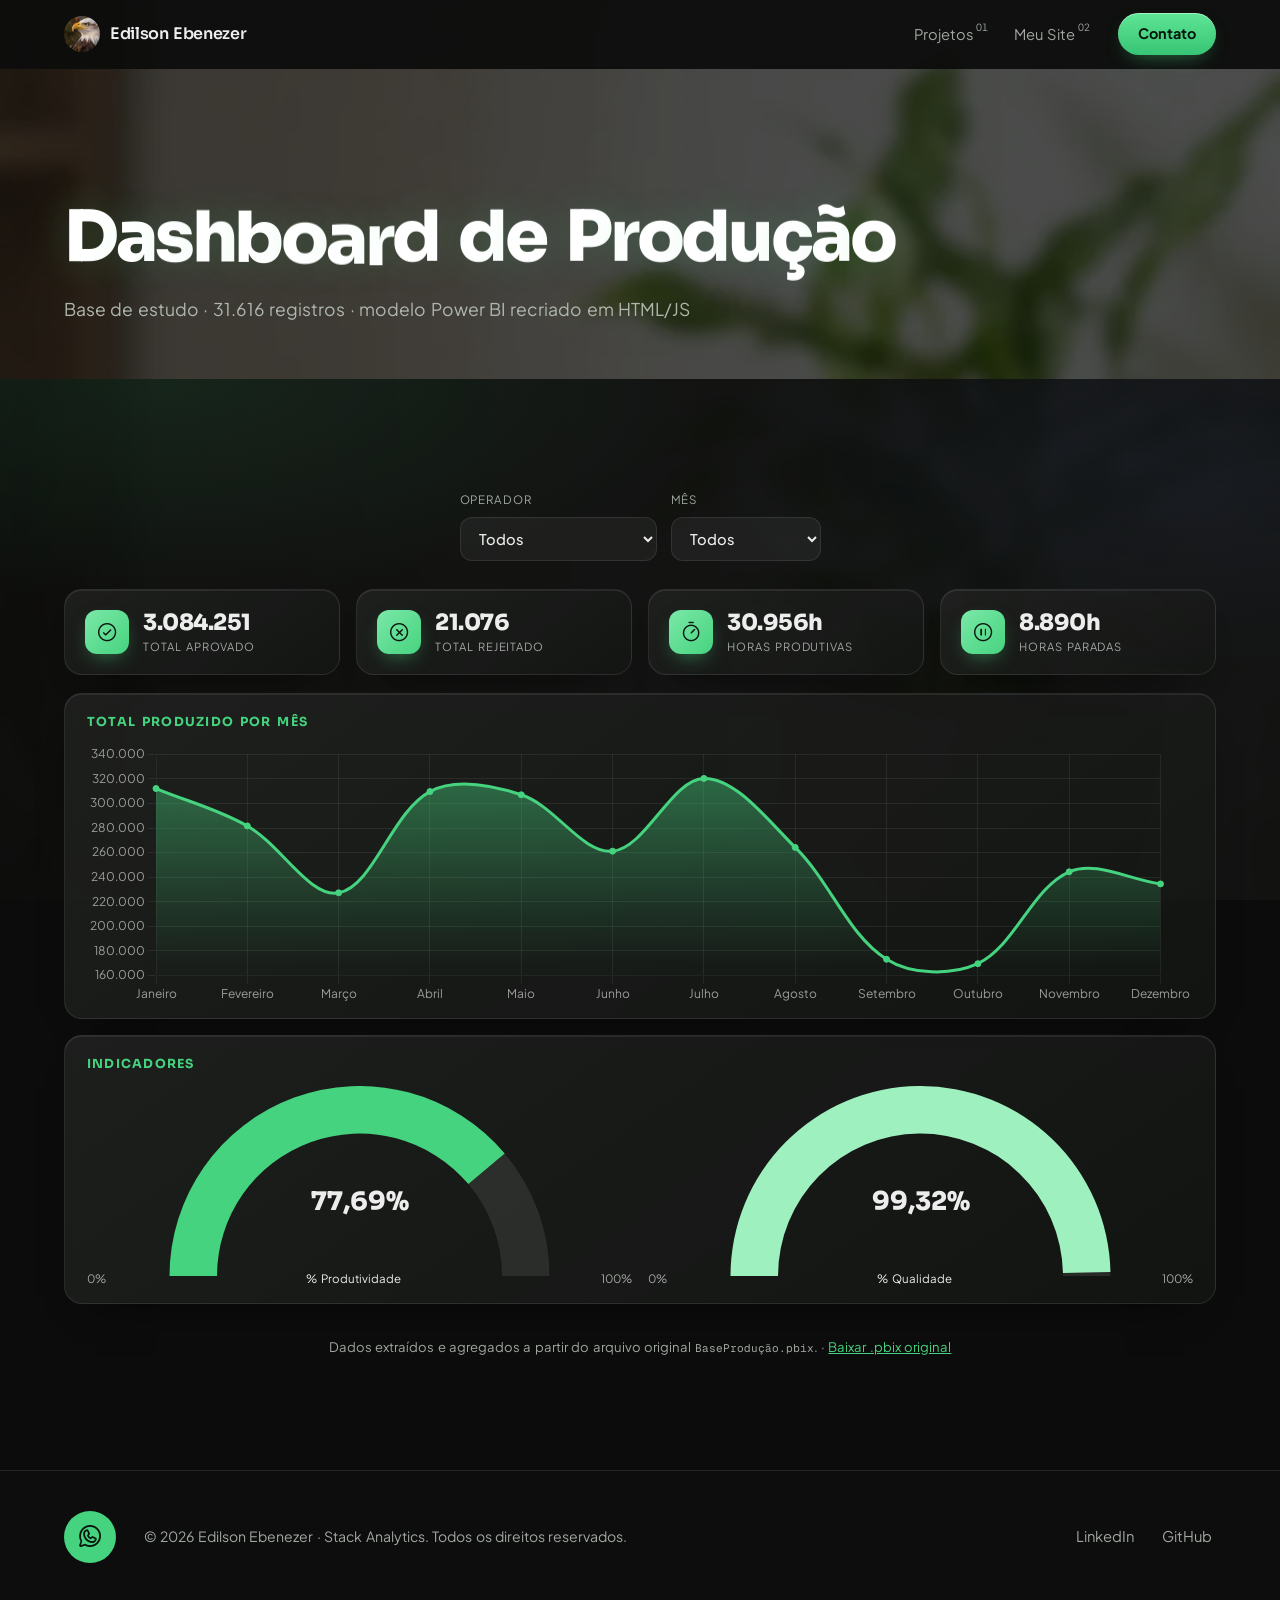
==== commit d2ea7429: "fix: dashboards indicam que os dados sao de uma base de estudo Co-Authored-By: Claude Sonnet 5.5 <no" ====
--- a/dashboard-producao.html
+++ b/dashboard-producao.html
@@ -42,7 +42,7 @@
             <div class="container">
                 <div class="hero-text">
                 <h1 data-reveal>Dashboard de Produção</h1>
-                <p data-reveal id="subtitle">Dados reais de chão de fábrica &middot; 31.616 registros &middot; recriado em HTML/JS a partir do modelo Power BI</p>
+                <p data-reveal id="subtitle">Base de estudo &middot; 31.616 registros &middot; modelo Power BI recriado em HTML/JS</p>
                 </div>
             </div>
         </section>
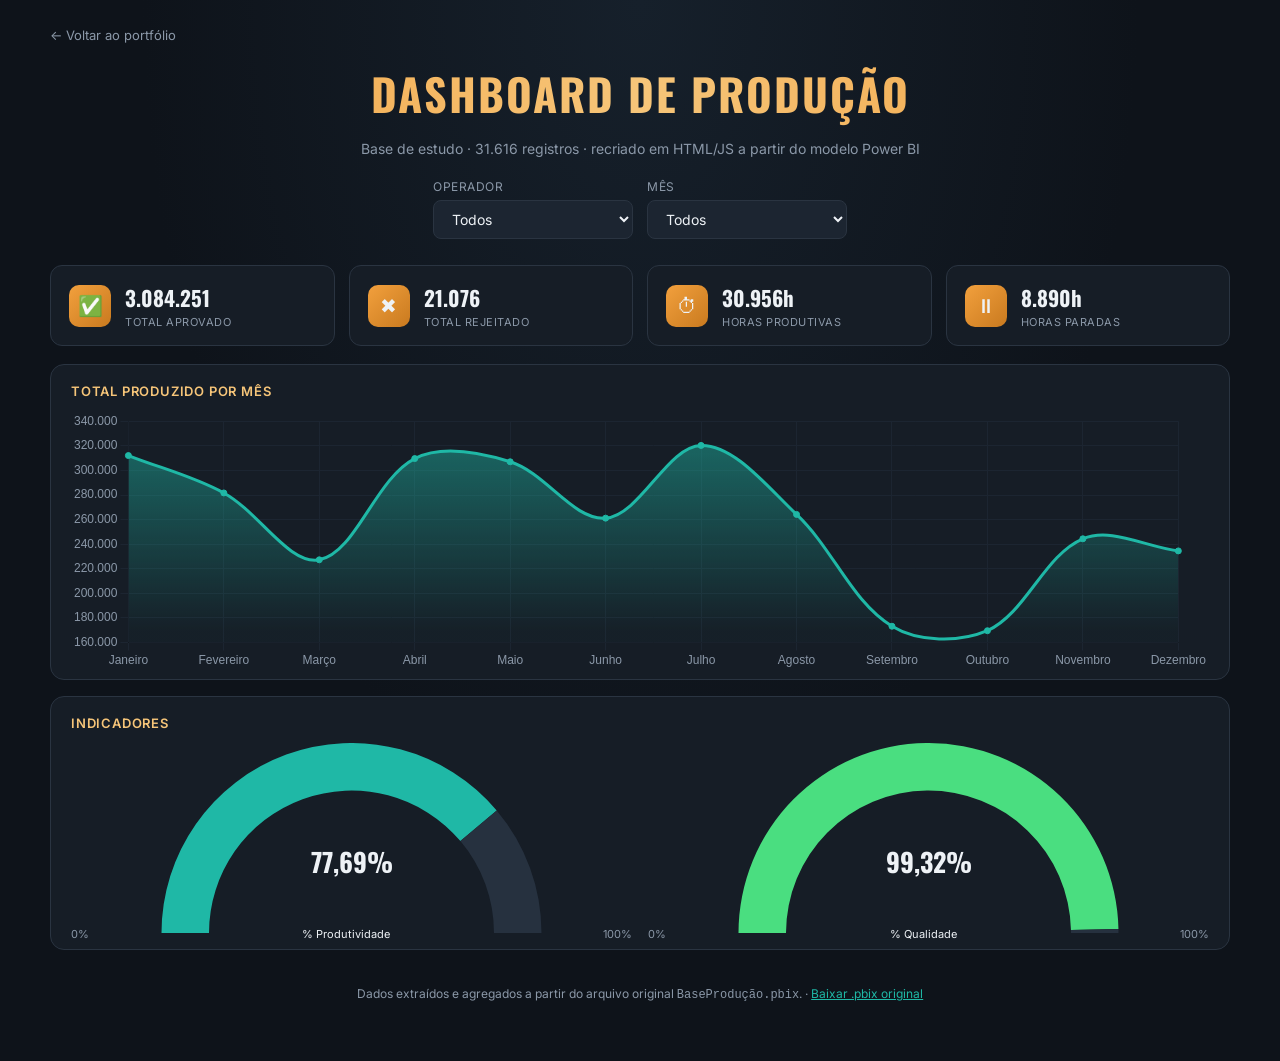
==== commit 65693008: "feat: Central de Credito e Cobranca em destaque no topo; dashboards de Producao e Vendas voltam ao v" ====
--- a/dashboard-producao.html
+++ b/dashboard-producao.html
@@ -1,93 +1,189 @@
 <!DOCTYPE html>
-<html lang="pt-BR">
-
+<html lang="pt-br">
 <head>
-    <meta charset="UTF-8">
-    <meta name="viewport" content="width=device-width, initial-scale=1.0">
-    <title>Dashboard de Produção - Edilson Ebenezer</title>
-    <link rel="stylesheet" href="assets/fonts/phosphor/style.css">
-    <script>document.documentElement.classList.add('js', 'lines-pending');setTimeout(function () { document.documentElement.classList.remove('lines-pending'); }, 3000);</script>
-    <link rel="preload" href="assets/fonts/plus-jakarta-sans-400.woff2" as="font" type="font/woff2" crossorigin>
-    <link rel="preload" href="assets/fonts/plus-jakarta-sans-600.woff2" as="font" type="font/woff2" crossorigin>
-    <link rel="preload" href="assets/fonts/sora-700.woff2" as="font" type="font/woff2" crossorigin>
-    <link rel="preload" href="assets/fonts/sora-800.woff2" as="font" type="font/woff2" crossorigin>
-    <link rel="stylesheet" href="style.css">
-    <link rel="stylesheet" href="dash.css">
-    <script type="speculationrules">{"prefetch":[{"source":"document","where":{"href_matches":"/*.html"},"eagerness":"moderate"}]}</script>
-    <link rel="icon" href="assets/cartao/logo-aguia-square.png" type="image/png">
+<meta charset="UTF-8">
+<meta name="viewport" content="width=device-width, initial-scale=1.0">
+<title>Dashboard de Produção — Edilson</title>
+<link rel="preconnect" href="https://fonts.googleapis.com">
+<link href="https://fonts.googleapis.com/css2?family=Oswald:wght@500;600;700&family=Inter:wght@400;500;600;700&display=swap" rel="stylesheet">
+<script src="./assets/chart.umd.min.js"></script>
+<style>
+  :root{
+    --bg:#0e131a;
+    --panel:#161d26;
+    --panel-2:#1c2531;
+    --border:#2a3441;
+    --orange:#f2a03d;
+    --orange-2:#f6c579;
+    --teal:#1fb8a6;
+    --teal-dark:#0d5f57;
+    --green:#4ade80;
+    --text:#eef2f6;
+    --text-dim:#8b98a8;
+  }
+  *{box-sizing:border-box;}
+  body{
+    margin:0;
+    background:radial-gradient(ellipse at top, #16202b 0%, var(--bg) 55%);
+    color:var(--text);
+    font-family:'Inter',sans-serif;
+    min-height:100vh;
+    padding:24px 16px 60px;
+  }
+  a.back{
+    display:inline-flex;align-items:center;gap:6px;
+    color:var(--text-dim);text-decoration:none;font-size:13px;
+    margin-bottom:18px;
+  }
+  a.back:hover{color:var(--orange-2);}
+  .wrap{max-width:1180px;margin:0 auto;}
+  header.hero{text-align:center;margin-bottom:22px;}
+  h1{
+    font-family:'Oswald',sans-serif;
+    font-weight:700;
+    font-size:clamp(28px,5vw,44px);
+    letter-spacing:2px;
+    background:linear-gradient(90deg,var(--orange) 0%,var(--orange-2) 50%,var(--orange) 100%);
+    -webkit-background-clip:text;background-clip:text;color:transparent;
+    margin:0 0 6px;
+  }
+  .subtitle{color:var(--text-dim);font-size:14px;}
+
+  .filters{
+    display:flex;gap:14px;justify-content:center;flex-wrap:wrap;
+    margin:22px 0 26px;
+  }
+  .filters label{
+    display:flex;flex-direction:column;gap:6px;
+    font-size:12px;color:var(--text-dim);text-transform:uppercase;letter-spacing:.5px;
+  }
+  select{
+    background:var(--panel-2);
+    color:var(--text);
+    border:1px solid var(--border);
+    border-radius:8px;
+    padding:9px 14px;
+    font-family:'Inter',sans-serif;
+    font-size:14px;
+    min-width:200px;
+    cursor:pointer;
+  }
+  select:focus{outline:2px solid var(--teal);}
+
+  .kpis{
+    display:grid;
+    grid-template-columns:repeat(4,1fr);
+    gap:14px;
+    margin-bottom:18px;
+  }
+  .kpi{
+    background:var(--panel);
+    border:1px solid var(--border);
+    border-radius:12px;
+    padding:16px 18px;
+    display:flex;align-items:center;gap:14px;
+  }
+  .kpi .icon{
+    width:42px;height:42px;border-radius:10px;
+    background:linear-gradient(135deg,var(--orange),#c97a1f);
+    display:flex;align-items:center;justify-content:center;
+    font-size:20px;flex-shrink:0;
+  }
+  .kpi .val{font-size:21px;font-weight:700;font-family:'Oswald',sans-serif;}
+  .kpi .lab{font-size:11px;color:var(--text-dim);text-transform:uppercase;letter-spacing:.5px;margin-top:2px;}
+
+  .grid{
+    display:grid;
+    grid-template-columns:1fr;
+    gap:16px;
+  }
+  .panel{
+    background:var(--panel);
+    border:1px solid var(--border);
+    border-radius:14px;
+    padding:18px 20px 8px;
+  }
+  .panel h3{
+    margin:0 0 12px;
+    font-size:13px;
+    text-transform:uppercase;
+    letter-spacing:.8px;
+    color:var(--orange-2);
+    font-weight:600;
+  }
+  canvas{max-width:100%;}
+  .chart-box{position:relative;height:260px;}
+  .chart-box canvas{position:absolute;inset:0;width:100% !important;height:100% !important;}
+  .gauges{display:grid;grid-template-columns:1fr 1fr;gap:16px;}
+  .gauge-wrap{position:relative;height:190px;display:flex;flex-direction:column;align-items:center;justify-content:flex-end;overflow:hidden;}
+  .gauge-wrap canvas{position:absolute;inset:0;width:100% !important;height:100% !important;}
+  .gauge-val{position:absolute;top:52%;font-size:26px;font-weight:700;font-family:'Oswald',sans-serif;}
+  .gauge-scale{display:flex;justify-content:space-between;width:100%;font-size:11px;color:var(--text-dim);margin-top:-6px;}
+
+  footer{text-align:center;color:var(--text-dim);font-size:12px;margin-top:36px;}
+  footer a{color:var(--teal);}
+
+  @media(max-width:760px){
+    .kpis{grid-template-columns:1fr 1fr;}
+    .gauges{grid-template-columns:1fr;}
+  }
+</style>
 </head>
-
-<body class="has-scene dash-page">
-    <div class="scene-bg cover" style="--img: url(assets/cenas/portfolio.webp); --back: url(assets/cenas/portfolio-back.webp); --cut: url(assets/cenas/portfolio-cut.webp); --hh: max(42dvh, 320px)" aria-hidden="true"></div>
-    <a class="skip-link" href="#conteudo">Ir para o conteúdo</a>
-    <header class="main-header">
-        <nav class="navbar" aria-label="Principal">
-            <a class="logo" href="https://developeredilsonebenezer.com.br" rel="noopener">
-                <img src="assets/cartao/logo-aguia-square.png" alt="Logo Edilson Ebenezer" width="36" height="36">
-                <span>Edilson Ebenezer</span>
-            </a>
-            <ul class="nav-links" id="nav-links">
-                <li><a href="index.html#projetos">Projetos<sup class="nav-count">01</sup></a></li>
-                <li><a href="https://developeredilsonebenezer.com.br" rel="noopener">Meu Site<sup class="nav-count">02</sup></a></li>
-            </ul>
-            <a href="https://api.whatsapp.com/send?phone=5561993998764&text=." class="btn-contact" target="_blank" rel="noopener noreferrer">Contato</a>
-            <button class="burger" type="button" aria-label="Abrir menu" aria-expanded="false" aria-controls="nav-links">
-                <i class="ph ph-list"></i>
-            </button>
-        </nav>
-    </header>
-
-    <main id="conteudo">
-        <section class="page-hero">
-            <div class="container">
-                <div class="hero-text">
-                <h1 data-reveal>Dashboard de Produção</h1>
-                <p data-reveal id="subtitle">Base de estudo &middot; 31.616 registros &middot; modelo Power BI recriado em HTML/JS</p>
-                </div>
-            </div>
-        </section>
-        <section class="section dash">
-            <div class="container">
-                <div class="dash-filters" data-reveal>
-                    <label>Operador
-                        <select id="fOperador"><option value="Todos">Todos</option></select>
-                    </label>
-                    <label>Mês
-                        <select id="fMes"><option value="Todos">Todos</option></select>
-                    </label>
-                </div>
-                <div class="dash-kpis">
-                    <div class="dash-kpi" data-reveal><div class="dash-icon"><i class="ph ph-check-circle"></i></div><div><div class="val" id="kAprovado">-</div><div class="lab">Total Aprovado</div></div></div>
-                    <div class="dash-kpi" data-reveal><div class="dash-icon"><i class="ph ph-x-circle"></i></div><div><div class="val" id="kRejeitado">-</div><div class="lab">Total Rejeitado</div></div></div>
-                    <div class="dash-kpi" data-reveal><div class="dash-icon"><i class="ph ph-timer"></i></div><div><div class="val" id="kProdutivas">-</div><div class="lab">Horas Produtivas</div></div></div>
-                    <div class="dash-kpi" data-reveal><div class="dash-icon"><i class="ph ph-pause-circle"></i></div><div><div class="val" id="kParadas">-</div><div class="lab">Horas Paradas</div></div></div>
-                </div>
-                <div class="dash-grid">
-                    <div class="dash-panel" data-reveal>
-                        <h3>Total Produzido por Mês</h3>
-                        <div class="chart-box"><canvas id="areaChart"></canvas></div>
-                    </div>
-                    <div class="dash-panel" data-reveal>
-                        <h3>Indicadores</h3>
-                        <div class="gauges">
-                            <div>
-                                <div class="gauge-wrap"><canvas id="gaugeProd"></canvas><div class="gauge-val" id="gaugeProdVal">-</div></div>
-                                <div class="gauge-scale"><span>0%</span><span>% Produtividade</span><span>100%</span></div>
-                            </div>
-                            <div>
-                                <div class="gauge-wrap"><canvas id="gaugeQual"></canvas><div class="gauge-val" id="gaugeQualVal">-</div></div>
-                                <div class="gauge-scale"><span>0%</span><span>% Qualidade</span><span>100%</span></div>
-                            </div>
-                        </div>
-                    </div>
-                </div>
-                <p class="dash-note" data-reveal>Dados extraídos e agregados a partir do arquivo original <code>BaseProdução.pbix</code>. &middot; <a href="./projetos/BaseProducao.pbix" download>Baixar .pbix original</a></p>
-            </div>
-        </section>
-        <script src="./assets/chart.umd.min.js"></script>
-        <script src="./assets/producao-data.js"></script>
-        <script>
-
+<body>
+<div class="wrap">
+  <a class="back" href="./index.html">&larr; Voltar ao portfólio</a>
+  <header class="hero">
+    <h1>DASHBOARD DE PRODUÇÃO</h1>
+    <p class="subtitle">Base de estudo &middot; 31.616 registros &middot; recriado em HTML/JS a partir do modelo Power BI</p>
+  </header>
+
+  <div class="filters">
+    <label>Operador
+      <select id="fOperador"><option value="Todos">Todos</option></select>
+    </label>
+    <label>Mês
+      <select id="fMes"><option value="Todos">Todos</option></select>
+    </label>
+  </div>
+
+  <div class="kpis">
+    <div class="kpi"><div class="icon">✅</div><div><div class="val" id="kAprovado">-</div><div class="lab">Total Aprovado</div></div></div>
+    <div class="kpi"><div class="icon">✖</div><div><div class="val" id="kRejeitado">-</div><div class="lab">Total Rejeitado</div></div></div>
+    <div class="kpi"><div class="icon">⏱</div><div><div class="val" id="kProdutivas">-</div><div class="lab">Horas Produtivas</div></div></div>
+    <div class="kpi"><div class="icon">⏸</div><div><div class="val" id="kParadas">-</div><div class="lab">Horas Paradas</div></div></div>
+  </div>
+
+  <div class="grid">
+    <div class="panel">
+      <h3>Total Produzido por Mês</h3>
+      <div class="chart-box"><canvas id="areaChart"></canvas></div>
+    </div>
+    <div class="panel">
+      <h3>Indicadores</h3>
+      <div class="gauges">
+        <div>
+          <div class="gauge-wrap">
+            <canvas id="gaugeProd"></canvas>
+            <div class="gauge-val" id="gaugeProdVal">-</div>
+          </div>
+          <div class="gauge-scale"><span>0%</span><span style="color:var(--text)">% Produtividade</span><span>100%</span></div>
+        </div>
+        <div>
+          <div class="gauge-wrap">
+            <canvas id="gaugeQual"></canvas>
+            <div class="gauge-val" id="gaugeQualVal">-</div>
+          </div>
+          <div class="gauge-scale"><span>0%</span><span style="color:var(--text)">% Qualidade</span><span>100%</span></div>
+        </div>
+      </div>
+    </div>
+  </div>
+
+  <footer>Dados extraídos e agregados a partir do arquivo original <code>BaseProdução.pbix</code>. &middot; <a href="./projetos/BaseProducao.pbix" download>Baixar .pbix original</a></footer>
+</div>
+
+<script src="./assets/producao-data.js"></script>
+<script>
 const MESES = ['','Janeiro','Fevereiro','Março','Abril','Maio','Junho','Julho','Agosto','Setembro','Outubro','Novembro','Dezembro'];
 const operadores = [...new Set(RAW.map(r=>r.op))].sort();
 const fOperador = document.getElementById('fOperador');
@@ -110,7 +206,7 @@
 function makeGauge(ctx, color){
   return new Chart(ctx, {
     type:'doughnut',
-    data:{ datasets:[{ data:[0,100], backgroundColor:[color,'rgba(255,255,255,0.09)'], borderWidth:0 }] },
+    data:{ datasets:[{ data:[0,100], backgroundColor:[color,'#26313f'], borderWidth:0 }] },
     options:{
       responsive:true,
       maintainAspectRatio:false,
@@ -155,55 +251,33 @@
   areaChart.update();
 }
 
-Chart.defaults.font.family = "'Plus Jakarta Sans', sans-serif";
-Chart.defaults.color = 'rgba(236,237,236,0.62)';
 window.addEventListener('DOMContentLoaded', ()=>{
   const areaCtx = document.getElementById('areaChart');
   const gradient = areaCtx.getContext('2d').createLinearGradient(0,0,0,220);
-  gradient.addColorStop(0,'rgba(70,211,127,0.5)');
-  gradient.addColorStop(1,'rgba(70,211,127,0.02)');
+  gradient.addColorStop(0,'rgba(31,184,166,0.55)');
+  gradient.addColorStop(1,'rgba(31,184,166,0.02)');
 
   areaChart = new Chart(areaCtx, {
     type:'line',
-    data:{ labels:[], datasets:[{ data:[], borderColor:'#46d37f', backgroundColor:gradient, fill:true, tension:.35, pointRadius:3, pointBackgroundColor:'#46d37f' }]},
+    data:{ labels:[], datasets:[{ data:[], borderColor:'#1fb8a6', backgroundColor:gradient, fill:true, tension:.35, pointRadius:3, pointBackgroundColor:'#1fb8a6' }]},
     options:{
       responsive:true,
       maintainAspectRatio:false,
       plugins:{legend:{display:false}, tooltip:{callbacks:{label:(c)=>fmtNum(c.parsed.y)+' unidades'}}},
       scales:{
-        x:{ ticks:{color:'rgba(236,237,236,0.62)'}, grid:{color:'rgba(255,255,255,0.07)'} },
-        y:{ ticks:{color:'rgba(236,237,236,0.62)', callback:v=>fmtNum(v)}, grid:{color:'rgba(255,255,255,0.07)'} }
+        x:{ ticks:{color:'#8b98a8'}, grid:{color:'#1c2531'} },
+        y:{ ticks:{color:'#8b98a8', callback:v=>fmtNum(v)}, grid:{color:'#1c2531'} }
       }
     }
   });
 
-  gaugeProd = makeGauge(document.getElementById('gaugeProd'), '#46d37f');
-  gaugeQual = makeGauge(document.getElementById('gaugeQual'), '#9ff0bf');
+  gaugeProd = makeGauge(document.getElementById('gaugeProd'), '#1fb8a6');
+  gaugeQual = makeGauge(document.getElementById('gaugeQual'), '#4ade80');
 
   fOperador.addEventListener('change', render);
   fMes.addEventListener('change', render);
   render();
 });
-
-        </script>
-    </main>
-
-    <footer class="main-footer">
-        <div class="container footer-grid">
-            <div>
-                <a href="https://api.whatsapp.com/send?phone=5561993998764&text=." target="_blank" rel="noopener noreferrer" class="wa-fab" aria-label="Fale comigo no WhatsApp"><i class="ph ph-whatsapp-logo"></i></a>
-            </div>
-            <div class="footer-text">
-                <p>&copy; 2026 Edilson Ebenezer &middot; Stack Analytics. Todos os direitos reservados.</p>
-            </div>
-            <div class="social-links">
-                <a href="https://www.linkedin.com/in/edilson-moraes-047128408" target="_blank" rel="noopener noreferrer">LinkedIn</a>
-                <a href="https://github.com/Edilson-5762" target="_blank" rel="noopener noreferrer">GitHub</a>
-            </div>
-        </div>
-    </footer>
-
-    <script src="script.js"></script>
+</script>
 </body>
-
 </html>
